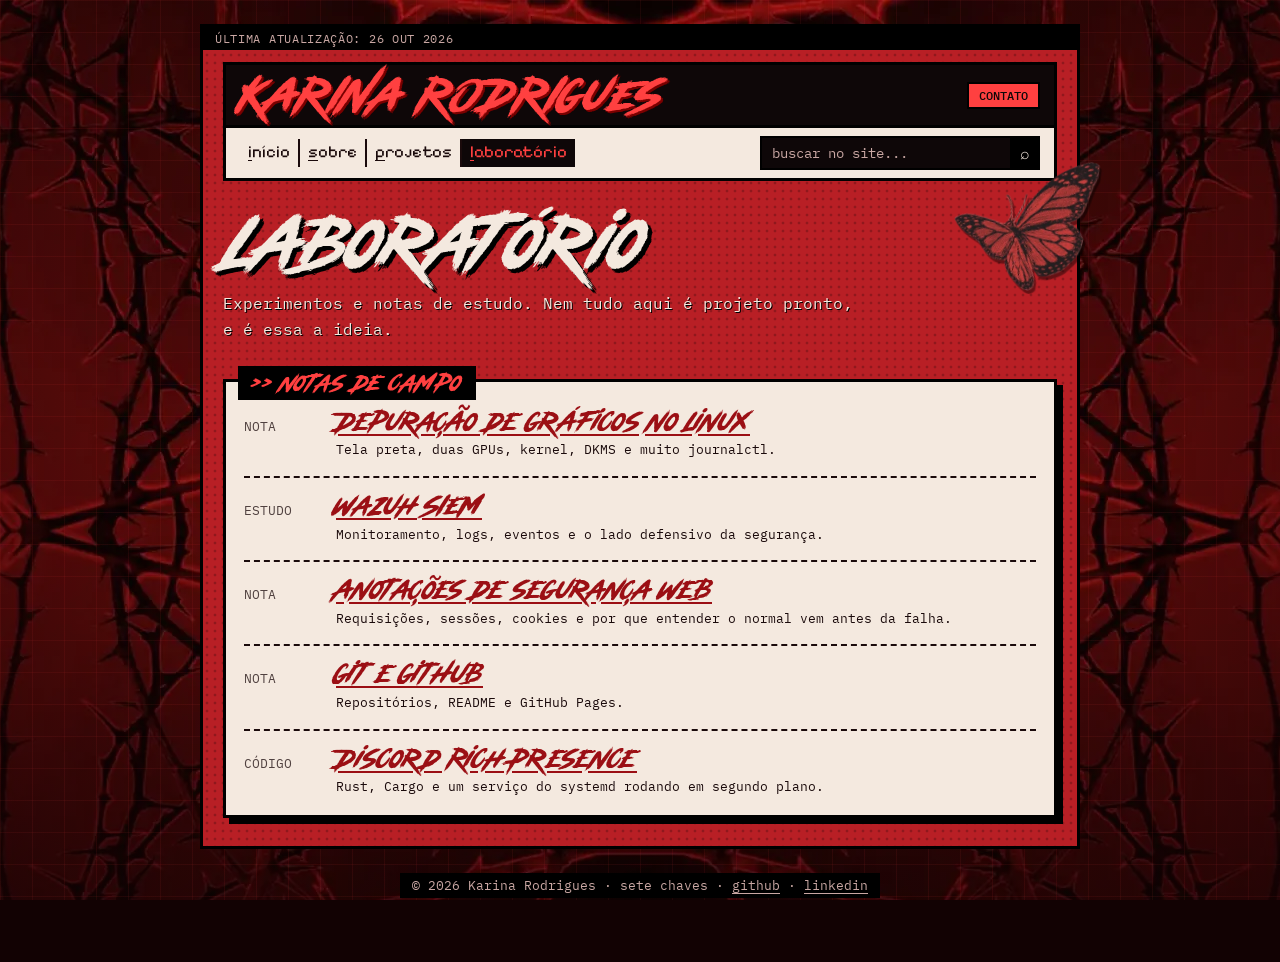
==== lab.html @ d1dcb6d0 "Fonte Cyber Brush nos títulos e versão de celular revisada - Cyber Brush em logo, títulos, etiquetas" ====
<!doctype html>
<html lang="pt-BR">
<head>
<meta charset="utf-8">
<meta name="viewport" content="width=device-width,initial-scale=1">
<title>Laboratório — Karina Rodrigues</title>
<meta name="description" content="Notas de estudo e experimentos da Karina Rodrigues: Linux, segurança web, SIEM e mais.">
<meta property="og:title" content="Laboratório — Karina Rodrigues">
<meta property="og:description" content="Notas de estudo e experimentos da Karina Rodrigues: Linux, segurança web, SIEM e mais.">
<meta name="theme-color" content="#b81f25">
<link rel="preload" href="fonts/cyber-brush.woff2" as="font" type="font/woff2" crossorigin>
<link rel="icon" href="img/favicon.png" type="image/png">
<link rel="apple-touch-icon" href="img/apple-touch-icon.png">
<link rel="preconnect" href="https://fonts.googleapis.com">
<link rel="preconnect" href="https://fonts.gstatic.com" crossorigin>
<link href="https://fonts.googleapis.com/css2?family=IBM+Plex+Mono:wght@400;500&family=Instrument+Serif:ital@1&family=Pixelify+Sans:wght@500&display=swap" rel="stylesheet">
<link rel="stylesheet" href="style.css?v=3">
</head>
<body data-root="">
<a class="pular" href="#conteudo">pular pro conteúdo</a>
<div class="page">
  <header>
    <p class="updated">última atualização: 26 out 2026</p>
    <div class="titlebar">
      <a class="logo" href="index.html">KARINA RODRIGUES</a>
      <a class="chip" href="index.html#contato">contato</a>
    </div>
    <nav class="menu" aria-label="Menu principal">
      <span class="links">
      <a href="index.html">início</a>
      <a href="sobre.html">sobre</a>
      <a href="projects.html">projetos</a>
      <a href="lab.html" aria-current="page">laboratório</a>
      </span>
      <form class="busca" role="search" autocomplete="off">
        <label class="sr-only" for="busca">buscar no site</label>
        <input id="busca" type="search" placeholder="buscar no site...">
        <ul class="busca-res" aria-live="polite"></ul>
      </form>
    </nav>
  </header>

<main id="conteudo">
  <h1 class="page-title">Laboratório</h1>
  <p class="lead">Experimentos e notas de estudo. Nem tudo aqui é projeto pronto, e é essa a ideia.</p>

  <section class="box paper">
    <h2 class="label">&gt;&gt; notas de campo</h2>
    <ul class="list">
      <li><span class="kind">nota</span><div><h2><a href="notas/depuracao-graficos-linux.html">Depuração de gráficos no Linux</a></h2><small>Tela preta, duas GPUs, kernel, DKMS e muito journalctl.</small></div></li>
      <li><span class="kind">estudo</span><div><h2><a href="notas/wazuh-siem.html">Wazuh SIEM</a></h2><small>Monitoramento, logs, eventos e o lado defensivo da segurança.</small></div></li>
      <li><span class="kind">nota</span><div><h2><a href="notas/anotacoes-seguranca-web.html">Anotações de segurança web</a></h2><small>Requisições, sessões, cookies e por que entender o normal vem antes da falha.</small></div></li>
      <li><span class="kind">nota</span><div><h2><a href="notas/git-e-github.html">Git e GitHub</a></h2><small>Repositórios, README e GitHub Pages.</small></div></li>
      <li><span class="kind">código</span><div><h2><a href="notas/discord-rich-presence.html">Discord Rich Presence</a></h2><small>Rust, Cargo e um serviço do systemd rodando em segundo plano.</small></div></li>
    </ul>
  </section>
</main>

  <img class="sticker" data-id="borboleta" src="img/stickers/borboleta.webp" alt="" style="--x:calc(100% - 120px);--y:120px;--w:130px;--r:14deg" title="me arrasta! (2 cliques: volta pro lugar)" draggable="false">
</div>

<footer>
  © 2026 Karina Rodrigues · sete chaves ·
  <a href="https://github.com/seventsky" target="_blank" rel="noopener">github</a> ·
  <a href="https://www.linkedin.com/in/karina-rodrigues-3610613b5/" target="_blank" rel="noopener">linkedin</a>
</footer>
<script src="script.js?v=3"></script>
</body>
</html>
---- style.css ----
/* =========================================================
   KARINA RODRIGUES · estética vermelha
   Organização:
   1. cores e fontes (variáveis)
   2. base
   3. cabeçalho, menu e busca
   4. caixas (o "bloco" que se repete no site todo)
   5. home
   6. páginas internas (projetos, laboratório, textos)
   7. stickers
   8. celular e acessibilidade
   ========================================================= */

/* 1. CORES E FONTES ------------------------------------- */
/* Cyber Brush (HansCo Studio). O "ç" não existe na fonte original,
   então foi montado juntando o "C" com a vírgula da própria fonte. */
@font-face{
  font-family:"Cyber Brush";
  src:url("fonts/cyber-brush.woff2") format("woff2");
  font-weight:400;font-style:normal;
  font-display:swap; /* mostra o texto com outra fonte enquanto ela carrega */
}
:root{
  --bg:#120203;        /* fundo da janela */
  --red:#b81f25;       /* vermelho principal da coluna */
  --hot:#ff4040;       /* vermelho forte, pra destaque em fundo preto */
  --blood:#7a0000;     /* vermelho escuro do gato */
  --ink:#0e0708;       /* preto das caixas */
  --paper:#f4e9df;     /* creme das caixas claras */
  --paper-ink:#1a0a0b; /* texto em cima do creme */
  --link:#9b0f14;      /* link em cima do creme */
  --muted:#c9a7a3;     /* texto secundário em fundo preto */
  --line:#000;

  --brush:"Cyber Brush","Pixelify Sans",Impact,sans-serif; /* títulos */
  --pixel:"Pixelify Sans","Courier New",monospace;        /* menus, botões, etiquetas pequenas */
  --mono:"IBM Plex Mono",ui-monospace,monospace;
  --serif:"Instrument Serif",Georgia,serif;
}

/* 2. BASE ------------------------------------------------ */
*{box-sizing:border-box;margin:0;padding:0}
html{font-family:var(--mono);font-size:16px;line-height:1.65;color:var(--paper);background:var(--bg)}
body{
  min-height:100vh;
  padding:24px 16px 64px;
  /* grade quadriculada + escurecido nas bordas + espinhos.
     A imagem dos espinhos foi espelhada nas duas direções (img/fundo-espinhos.webp),
     então ela se repete sem emenda em tela larga em vez de esticar. */
  background:
    linear-gradient(rgba(255,64,64,.07) 1px,transparent 1px) 0 0/32px 32px,
    linear-gradient(90deg,rgba(255,64,64,.07) 1px,transparent 1px) 0 0/32px 32px,
    radial-gradient(ellipse at 50% 30%,transparent 40%,rgba(18,2,3,.75) 100%),
    url("img/fundo-espinhos.webp") center top/1800px auto repeat;
  background-color:var(--bg);
  background-attachment:fixed;
}
img{max-width:100%;display:block}
a{color:inherit;text-underline-offset:3px}
a:hover{color:var(--hot)}
:focus-visible{outline:3px dashed var(--hot);outline-offset:3px}
::selection{background:var(--hot);color:var(--ink)}
h1,h2,h3{font-family:var(--pixel);font-weight:500;line-height:1.1}
p{margin-bottom:14px}
p:last-child{margin-bottom:0}
.pular{position:absolute;left:-9999px;top:8px;z-index:50;background:var(--hot);color:var(--ink);padding:8px 14px;font-weight:500}
.pular:focus{left:16px}
.sr-only{position:absolute;width:1px;height:1px;overflow:hidden;clip:rect(0 0 0 0);white-space:nowrap}

/* a "coluna" vermelha que segura tudo */
.page{
  position:relative;
  max-width:880px;margin:0 auto;
  border:3px solid var(--line);
  /* pontinhos de retícula em cima do vermelho */
  background:radial-gradient(rgba(0,0,0,.22) 1.2px,transparent 1.7px) 0 0/8px 8px,var(--red);
  padding:0 20px 28px;
}

/* 3. CABEÇALHO, MENU E BUSCA ----------------------------- */
.updated{
  margin:0 -20px;padding:2px 12px;
  background:var(--line);color:var(--muted);
  font-size:.72rem;letter-spacing:.06em;text-transform:uppercase;
}
.titlebar{
  display:flex;align-items:center;justify-content:space-between;gap:12px;flex-wrap:wrap;
  margin:12px 0 0;padding:8px 14px;
  background:var(--ink);border:3px solid var(--line);
}
.logo{font-family:var(--brush);font-size:clamp(1.7rem,5vw,2.5rem);line-height:1.1;color:var(--hot);text-decoration:none;letter-spacing:.03em;text-shadow:2px 2px 0 var(--blood)}
.logo:hover{color:var(--paper)}
.chip{
  font:500 .75rem var(--mono);text-transform:uppercase;
  background:var(--hot);color:var(--ink);border:2px solid var(--line);
  padding:4px 10px;cursor:pointer;text-decoration:none;
}
.chip:hover{background:var(--paper);color:var(--ink)}

.menu{
  display:flex;align-items:center;justify-content:space-between;gap:10px 16px;flex-wrap:wrap;
  padding:8px 14px;margin-bottom:28px;
  background:var(--paper);color:var(--paper-ink);
  border:3px solid var(--line);border-top:0;
}
.menu .links{display:flex;flex-wrap:wrap;gap:4px 0;font-family:var(--pixel);font-size:1.05rem}
.menu .links a{text-decoration:none;padding:0 8px}
.menu .links a + a{border-left:2px solid var(--paper-ink)}
.menu .links a::first-letter{text-decoration:underline;text-underline-offset:3px}
.menu .links a:hover{color:var(--link)}
.menu .links a[aria-current]{background:var(--ink);color:var(--hot)}

/* busca */
.busca{position:relative;flex:1 1 200px;max-width:280px}
.busca input{
  width:100%;font:inherit;font-size:.85rem;
  padding:4px 34px 4px 10px;
  background:var(--ink);color:var(--paper);border:2px solid var(--line);
}
.busca input::placeholder{color:var(--muted)}
.busca::after{content:"⌕";position:absolute;right:0;top:0;bottom:0;width:30px;display:grid;place-items:center;background:var(--line);color:var(--paper);pointer-events:none}
.busca-res{
  position:absolute;z-index:20;left:0;right:0;top:calc(100% + 4px);
  list-style:none;background:var(--ink);border:2px solid var(--line);box-shadow:4px 4px 0 var(--line);
  max-height:260px;overflow:auto;
}
.busca-res:empty{display:none}
.busca-res a{display:block;padding:6px 10px;color:var(--paper);text-decoration:none;font-size:.85rem}
.busca-res a small{display:block;color:var(--muted);font-size:.72rem}
.busca-res a:hover,.busca-res a:focus{background:var(--hot);color:var(--ink);outline:none}
.busca-res a:hover small,.busca-res a:focus small{color:var(--ink)}
.busca-res .vazio{padding:6px 10px;color:var(--muted);font-size:.85rem}

/* 4. CAIXAS ---------------------------------------------- */
/* .box = caixa preta | .box.paper = caixa creme */
.box{
  position:relative;
  background:var(--ink);color:var(--paper);
  border:3px solid var(--line);box-shadow:6px 6px 0 var(--line);
  padding:18px 18px 16px;
}
.box.paper{background:var(--paper);color:var(--paper-ink)}
.box.paper a{color:var(--link)}
.box.paper a:hover{color:var(--paper-ink);background:var(--hot)}

/* etiqueta ">> TÍTULO !!" que fica em cima da caixa */
.label{
  display:inline-block;
  font-family:var(--brush);font-weight:400;font-size:1.25rem;line-height:1.3;letter-spacing:.03em;
  background:var(--line);color:var(--hot);
  padding:2px 12px;margin-bottom:10px;
  border:2px solid var(--line);
}
.box > .label:first-child{position:absolute;top:-16px;left:12px;margin:0}
.box:has(> .label:first-child){padding-top:26px}

/* caixa com rolagem e barra de rolagem estilizada */
.scroll{max-height:220px;overflow-y:auto;padding-right:10px;scrollbar-width:thin;scrollbar-color:var(--hot) transparent}
.scroll::-webkit-scrollbar{width:10px}
.scroll::-webkit-scrollbar-track{background:transparent;border-left:2px solid currentColor}
.scroll::-webkit-scrollbar-thumb{background:var(--hot);border:2px solid var(--line)}
.scroll-hint{display:block;text-align:center;font-size:.8rem;color:var(--muted);margin-top:8px}
.paper .scroll-hint{color:var(--link)}

/* lista de "tags" (stack, interesses) */
.tags{display:flex;flex-wrap:wrap;gap:8px;list-style:none}
.tags li{border:2px solid currentColor;padding:1px 8px;font-size:.85rem}
.tags li:hover{background:var(--hot);color:var(--ink);border-color:var(--hot)}

.grid{display:grid;gap:36px 24px;margin-bottom:40px}
.section{margin-bottom:40px}
.grid.two{grid-template-columns:1fr 1fr}
.grid.avatar-row{grid-template-columns:240px 1fr}

/* 5. HOME ------------------------------------------------ */
.avatar{padding:0;align-self:start}
.avatar img{width:100%;height:auto}
.avatar-tag{
  position:absolute;left:-3px;right:-3px;bottom:-34px;
  font-family:var(--pixel);background:var(--line);color:var(--paper);padding:2px 10px;font-size:.95rem;
}

/* nome interativo */
.hero{
  position:relative;
  min-height:190px;
  display:grid;place-items:center;
  overflow:hidden;
  cursor:crosshair;
  touch-action:pan-y; /* no celular, deixa rolar a página na vertical */
  margin:-8px -8px 14px;
  background:var(--ink);
  border:3px solid var(--line);
}
.name{
  position:relative; /* necessário pro script medir as letras */
  font-size:clamp(2rem,6.4vw,3.9rem);line-height:1;text-align:center;text-transform:uppercase;
  font-family:var(--brush);font-weight:400;
  color:var(--hot);user-select:none;padding:18px 12px;
  text-shadow:3px 3px 0 var(--blood);
}
.name .w{display:block;white-space:nowrap}
.name .l{display:inline-block;will-change:transform;text-decoration-thickness:4px;text-underline-offset:8px}
.name.sublinhado .l{text-decoration:underline}
.hero .state{position:absolute;right:10px;top:6px;font-size:.7rem;color:var(--muted);text-align:right;white-space:pre-line}
.hero .hint{position:absolute;left:10px;bottom:4px;font-size:.7rem;color:var(--muted)}
.so-toque{display:none}
@media (hover:none),(pointer:coarse){.so-mouse{display:none}.so-toque{display:inline}}

/* faixa que corre (marquee) */
.ticker{
  overflow:hidden;white-space:nowrap;
  background:var(--paper);color:var(--paper-ink);
  border:3px solid var(--line);box-shadow:6px 6px 0 var(--line);
  font-family:var(--pixel);font-size:1.1rem;
  margin:52px 0 44px;padding:4px 0;
}
.ticker span{display:inline-block;padding-left:100%;animation:corre 26s linear infinite}
.ticker:hover span{animation-play-state:paused}
@keyframes corre{to{transform:translateX(-100%)}}

/* cartões de projeto */
.cards{display:grid;grid-template-columns:repeat(3,1fr);gap:20px}
.card{display:flex;flex-direction:column;gap:8px}
.card h2,.card h3{font-family:var(--brush);font-weight:400;font-size:1.7rem;line-height:1.15}
.card .fav{font:500 .7rem var(--mono);background:var(--hot);color:var(--ink);border:2px solid var(--line);padding:0 6px;vertical-align:middle;white-space:nowrap}
.card p{font-size:.85rem;color:var(--muted)}
.paper .card p{color:inherit}
.thumb{
  aspect-ratio:16/10;border:3px solid var(--line);
  background:repeating-linear-gradient(45deg,var(--blood) 0 10px,var(--red) 10px 20px);
  display:grid;place-items:center;overflow:hidden;
}
.thumb img{width:100%;height:100%;object-fit:cover}
.thumb span{background:var(--line);color:var(--paper);font-size:.75rem;padding:2px 8px}
.acts{display:flex;flex-wrap:wrap;gap:6px 14px;margin-top:auto;font-size:.9rem}

/* linha do tempo */
.timeline{list-style:none;border-left:3px solid var(--hot);padding-left:22px;margin-left:6px}
.timeline li{position:relative;padding-bottom:16px}
.timeline li:last-child{padding-bottom:0}
.timeline li::before{content:"";position:absolute;left:-31px;top:7px;width:12px;height:12px;background:var(--hot);border:2px solid var(--line)}
.timeline b{font-family:var(--pixel);font-size:1.2rem;font-weight:500;display:block;color:var(--hot)}
.timeline li:last-child::before{animation:pisca 1s steps(1) infinite}
@keyframes pisca{50%{opacity:0}}

/* botões de contato */
.contatos{display:flex;flex-wrap:wrap;gap:10px}
.box .contatos a{
  font-family:var(--pixel);font-size:1rem;text-decoration:none;
  background:var(--ink);color:var(--paper);
  border:3px solid var(--line);box-shadow:4px 4px 0 var(--line);
  padding:4px 14px;transition:transform .1s,box-shadow .1s;
}
.box .contatos a:hover{background:var(--hot);color:var(--ink);transform:translate(-2px,-2px);box-shadow:6px 6px 0 var(--line)}

/* 6. PÁGINAS INTERNAS ------------------------------------ */
.page-title{font-family:var(--brush);font-weight:400;font-size:clamp(2.6rem,9vw,4rem);line-height:1.1;color:var(--paper);text-shadow:4px 4px 0 var(--line);margin:8px 0 10px;padding-left:.12em /* as letras inclinadas "vazam" pra esquerda */}
.lead{max-width:64ch;margin-bottom:36px;color:var(--paper);text-shadow:1px 1px 0 var(--line)}
.back{display:inline-block;margin-bottom:18px;font-size:.9rem;background:var(--line);color:var(--paper);padding:2px 10px;text-decoration:none}
.back:hover{color:var(--hot)}

/* lista do laboratório */
.list{list-style:none}
.list li{display:grid;grid-template-columns:80px 1fr auto;gap:12px;align-items:baseline;padding:14px 0;border-top:2px dashed currentColor}
.list li:first-child{border-top:0;padding-top:0}
.list li:last-child{padding-bottom:0}
.list .kind{font-size:.8rem;text-transform:uppercase;opacity:.75}
.list h2,.list h3{font-family:var(--brush);font-weight:400;font-size:1.45rem;line-height:1.2}

/* ficha técnica do estudo de caso */
.meta{display:grid;grid-template-columns:100px 1fr;gap:4px 16px;margin:0 0 24px;font-size:.9rem;padding-bottom:16px;border-bottom:2px dashed currentColor}
.meta dt{opacity:.7}

/* texto longo */
.prose{max-width:68ch}
.prose h2{font-family:var(--brush);font-weight:400;font-size:1.9rem;line-height:1.15;margin:36px 0 12px;color:var(--link)}
.prose h3{font-size:1.25rem;margin:28px 0 10px}
.prose code{background:var(--ink);color:var(--hot);padding:0 6px;font-size:.88em}
.prose pre{background:var(--ink);color:var(--paper);padding:14px 16px;overflow-x:auto;margin-bottom:16px}
.prose pre code{padding:0}
.prose .todo{border:2px dashed var(--link);padding:12px 14px;font-size:.9rem}
.assinatura{font-family:var(--brush);font-size:2rem;color:var(--link);text-align:right}

footer{width:fit-content;max-width:880px;margin:24px auto 0;padding:2px 12px;font-size:.8rem;color:var(--muted);text-align:center;background:var(--line)}
footer a{color:var(--muted)}

/* 7. STICKERS -------------------------------------------- */
/* posição inicial de cada sticker fica no HTML (style="--x:..;--y:..") */
.sticker{
  position:absolute;z-index:10;
  left:var(--x);top:var(--y);width:var(--w,120px);
  transform:translate(var(--dx,0px),var(--dy,0px)) rotate(var(--r,0deg));
  cursor:grab;touch-action:none;user-select:none;-webkit-user-drag:none;
  filter:drop-shadow(3px 3px 0 rgba(0,0,0,.45));
}
.sticker:hover{filter:drop-shadow(3px 3px 0 rgba(0,0,0,.45)) brightness(1.1)}
.sticker.arrastando{cursor:grabbing;z-index:30}

/* 8. CELULAR E ACESSIBILIDADE ---------------------------- */
/* Regras do celular:
   - tudo que se toca tem pelo menos 44px de altura (tamanho de um dedo)
   - campo de busca com 16px, senão o iPhone dá zoom sozinho ao tocar
   - nada de caixa com rolagem dentro da página que já rola
   - stickers ficam parados, pra não "roubar" o dedo de quem está rolando */
@media (max-width:760px){
  body{padding:12px max(8px,env(safe-area-inset-right)) 40px max(8px,env(safe-area-inset-left))}
  .page{padding:0 12px 20px}
  .updated{margin:0 -12px}
  .titlebar{padding:10px 12px;justify-content:center;text-align:center}
  .titlebar [data-reset-stickers]{display:none}

  .menu{padding:10px;gap:10px}
  .menu .links{display:grid;grid-template-columns:1fr 1fr;gap:6px;width:100%;font-size:1.05rem}
  .menu .links a,.menu .links a + a{display:flex;align-items:center;justify-content:center;min-height:44px;border:2px solid var(--paper-ink)}
  .busca{max-width:none;flex-basis:100%}
  .busca input{font-size:16px;min-height:44px}
  .busca::after{width:44px}
  .busca-res a{padding:12px}

  .grid{gap:40px;margin-bottom:36px}
  .grid.two,.grid.avatar-row{grid-template-columns:1fr}
  .grid.avatar-row .avatar{max-width:220px;margin:0 auto;width:100%;padding:0}
  .avatar-tag{font-size:.85rem;white-space:nowrap;text-align:center}
  .box{padding:16px 14px 14px;box-shadow:4px 4px 0 var(--line)}
  .box:has(> .label:first-child){padding-top:28px}

  .hero{min-height:140px}
  .scroll{max-height:none;overflow:visible;padding-right:0}
  .scroll-hint[aria-hidden]{display:none}
  .ticker{margin:44px 0 40px;box-shadow:4px 4px 0 var(--line)}

  .cards{grid-template-columns:1fr;gap:32px}
  .acts{gap:0 18px}
  .logo,.chip,.acts a,.back,.scroll-hint a,.scroll a,.meta a{display:inline-flex;align-items:center;min-height:44px}
  .back{padding:0 12px}
  .list li{grid-template-columns:1fr;gap:2px}
  .list h2 a,.list h3 a{display:block;padding:8px 0}
  .meta{grid-template-columns:80px 1fr}

  .box .contatos{display:grid;grid-template-columns:1fr 1fr}
  .box .contatos a{display:flex;align-items:center;justify-content:center;min-height:48px}
  .box .contatos a:last-child:nth-child(odd){grid-column:1/-1}

  .sticker{width:calc(var(--w,120px) * .6);pointer-events:none}
  .sticker:not([data-id="gato"]){display:none} /* só o gato fica, pra não cobrir texto */
  .sticker[data-id="gato"]{top:calc(100% - 46px);left:calc(100% - 60px)} /* na borda de baixo, longe dos botões */
  footer{width:auto;margin:20px 8px 0}
}
@media (prefers-reduced-motion:reduce){
  .ticker span{animation:none;padding-left:12px}
  .timeline li:last-child::before{animation:none}
  .contatos a{transition:none}
}
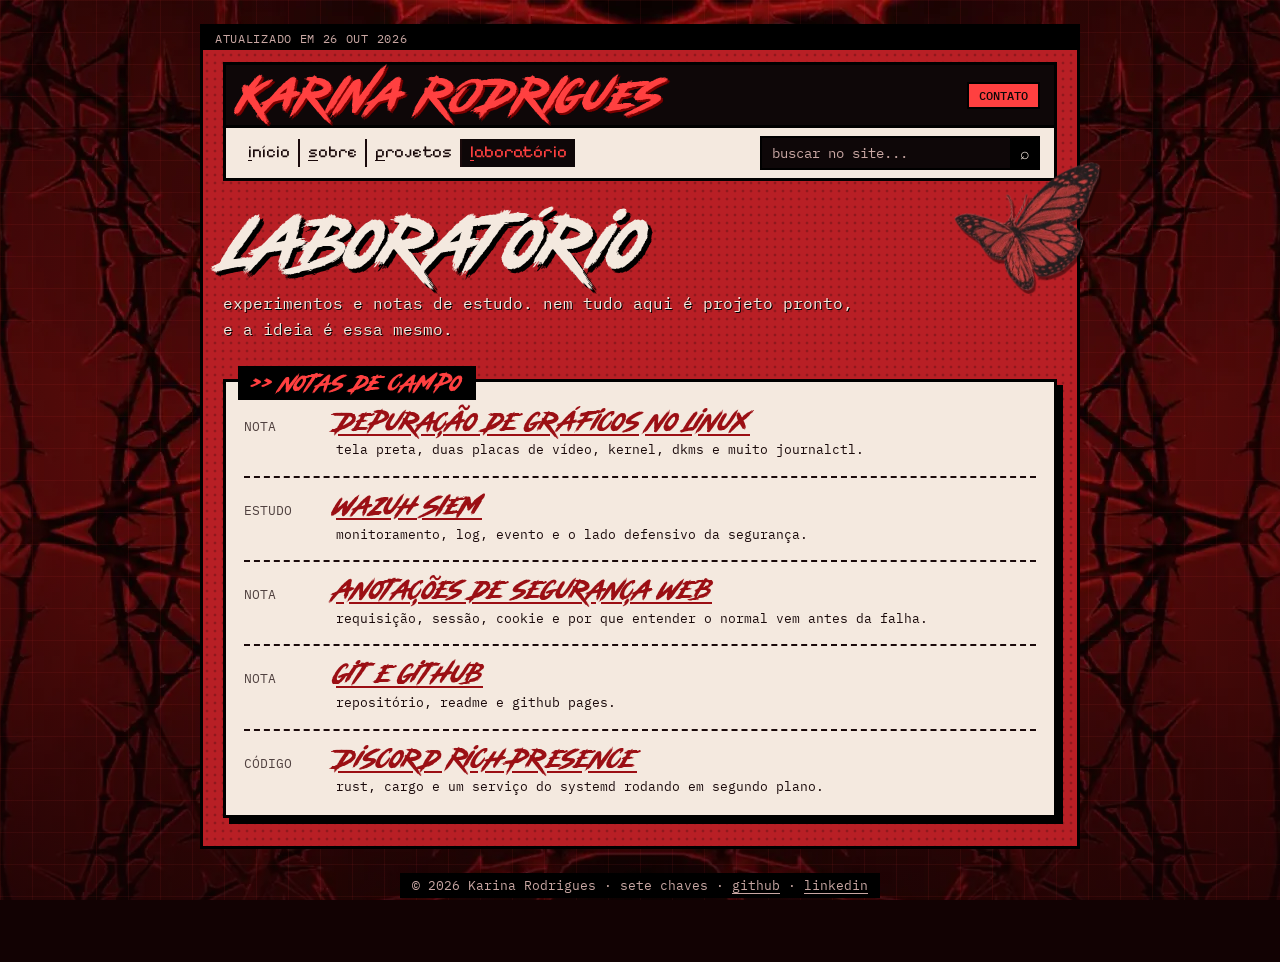
==== commit 63ea08d5: "Textos em minúsculo, sem dois-pontos, em linguagem do dia a dia Claude-Session: https://claude.ai/co" ====
--- a/lab.html
+++ b/lab.html
@@ -14,13 +14,13 @@
 <link rel="preconnect" href="https://fonts.googleapis.com">
 <link rel="preconnect" href="https://fonts.gstatic.com" crossorigin>
 <link href="https://fonts.googleapis.com/css2?family=IBM+Plex+Mono:wght@400;500&family=Instrument+Serif:ital@1&family=Pixelify+Sans:wght@500&display=swap" rel="stylesheet">
-<link rel="stylesheet" href="style.css?v=3">
+<link rel="stylesheet" href="style.css?v=4">
 </head>
 <body data-root="">
 <a class="pular" href="#conteudo">pular pro conteúdo</a>
 <div class="page">
   <header>
-    <p class="updated">última atualização: 26 out 2026</p>
+    <p class="updated">atualizado em 26 out 2026</p>
     <div class="titlebar">
       <a class="logo" href="index.html">KARINA RODRIGUES</a>
       <a class="chip" href="index.html#contato">contato</a>
@@ -42,16 +42,16 @@
 
 <main id="conteudo">
   <h1 class="page-title">Laboratório</h1>
-  <p class="lead">Experimentos e notas de estudo. Nem tudo aqui é projeto pronto, e é essa a ideia.</p>
+  <p class="lead">experimentos e notas de estudo. nem tudo aqui é projeto pronto, e a ideia é essa mesmo.</p>
 
   <section class="box paper">
     <h2 class="label">&gt;&gt; notas de campo</h2>
     <ul class="list">
-      <li><span class="kind">nota</span><div><h2><a href="notas/depuracao-graficos-linux.html">Depuração de gráficos no Linux</a></h2><small>Tela preta, duas GPUs, kernel, DKMS e muito journalctl.</small></div></li>
-      <li><span class="kind">estudo</span><div><h2><a href="notas/wazuh-siem.html">Wazuh SIEM</a></h2><small>Monitoramento, logs, eventos e o lado defensivo da segurança.</small></div></li>
-      <li><span class="kind">nota</span><div><h2><a href="notas/anotacoes-seguranca-web.html">Anotações de segurança web</a></h2><small>Requisições, sessões, cookies e por que entender o normal vem antes da falha.</small></div></li>
-      <li><span class="kind">nota</span><div><h2><a href="notas/git-e-github.html">Git e GitHub</a></h2><small>Repositórios, README e GitHub Pages.</small></div></li>
-      <li><span class="kind">código</span><div><h2><a href="notas/discord-rich-presence.html">Discord Rich Presence</a></h2><small>Rust, Cargo e um serviço do systemd rodando em segundo plano.</small></div></li>
+      <li><span class="kind">nota</span><div><h2><a href="notas/depuracao-graficos-linux.html">Depuração de gráficos no Linux</a></h2><small>tela preta, duas placas de vídeo, kernel, dkms e muito journalctl.</small></div></li>
+      <li><span class="kind">estudo</span><div><h2><a href="notas/wazuh-siem.html">Wazuh SIEM</a></h2><small>monitoramento, log, evento e o lado defensivo da segurança.</small></div></li>
+      <li><span class="kind">nota</span><div><h2><a href="notas/anotacoes-seguranca-web.html">Anotações de segurança web</a></h2><small>requisição, sessão, cookie e por que entender o normal vem antes da falha.</small></div></li>
+      <li><span class="kind">nota</span><div><h2><a href="notas/git-e-github.html">Git e GitHub</a></h2><small>repositório, readme e github pages.</small></div></li>
+      <li><span class="kind">código</span><div><h2><a href="notas/discord-rich-presence.html">Discord Rich Presence</a></h2><small>rust, cargo e um serviço do systemd rodando em segundo plano.</small></div></li>
     </ul>
   </section>
 </main>
@@ -64,6 +64,6 @@
   <a href="https://github.com/seventsky" target="_blank" rel="noopener">github</a> ·
   <a href="https://www.linkedin.com/in/karina-rodrigues-3610613b5/" target="_blank" rel="noopener">linkedin</a>
 </footer>
-<script src="script.js?v=3"></script>
+<script src="script.js?v=4"></script>
 </body>
 </html>
--- a/style.css
+++ b/style.css
@@ -233,6 +233,15 @@
 }
 .thumb img{width:100%;height:100%;object-fit:cover}
 .thumb span{background:var(--line);color:var(--paper);font-size:.75rem;padding:2px 8px}
+.thumb.sem-print img{width:62%;height:auto;object-fit:contain;filter:drop-shadow(3px 3px 0 rgba(0,0,0,.45))}
+.card .thumb img{transition:transform .25s}
+.card:hover .thumb:not(.sem-print) img{transform:scale(1.04)}
+
+/* print grande na página do projeto */
+.shot{margin:0 0 36px}
+.shot a{display:block;border:3px solid var(--line);box-shadow:6px 6px 0 var(--line);background:var(--line)}
+.shot img{width:100%;height:auto}
+.shot figcaption{margin-top:10px;font-size:.8rem;color:var(--paper);text-shadow:1px 1px 0 var(--line)}
 .acts{display:flex;flex-wrap:wrap;gap:6px 14px;margin-top:auto;font-size:.9rem}
 
 /* linha do tempo */
@@ -350,5 +359,5 @@
 @media (prefers-reduced-motion:reduce){
   .ticker span{animation:none;padding-left:12px}
   .timeline li:last-child::before{animation:none}
-  .contatos a{transition:none}
-}
+  .contatos a,.card .thumb img{transition:none}
+}
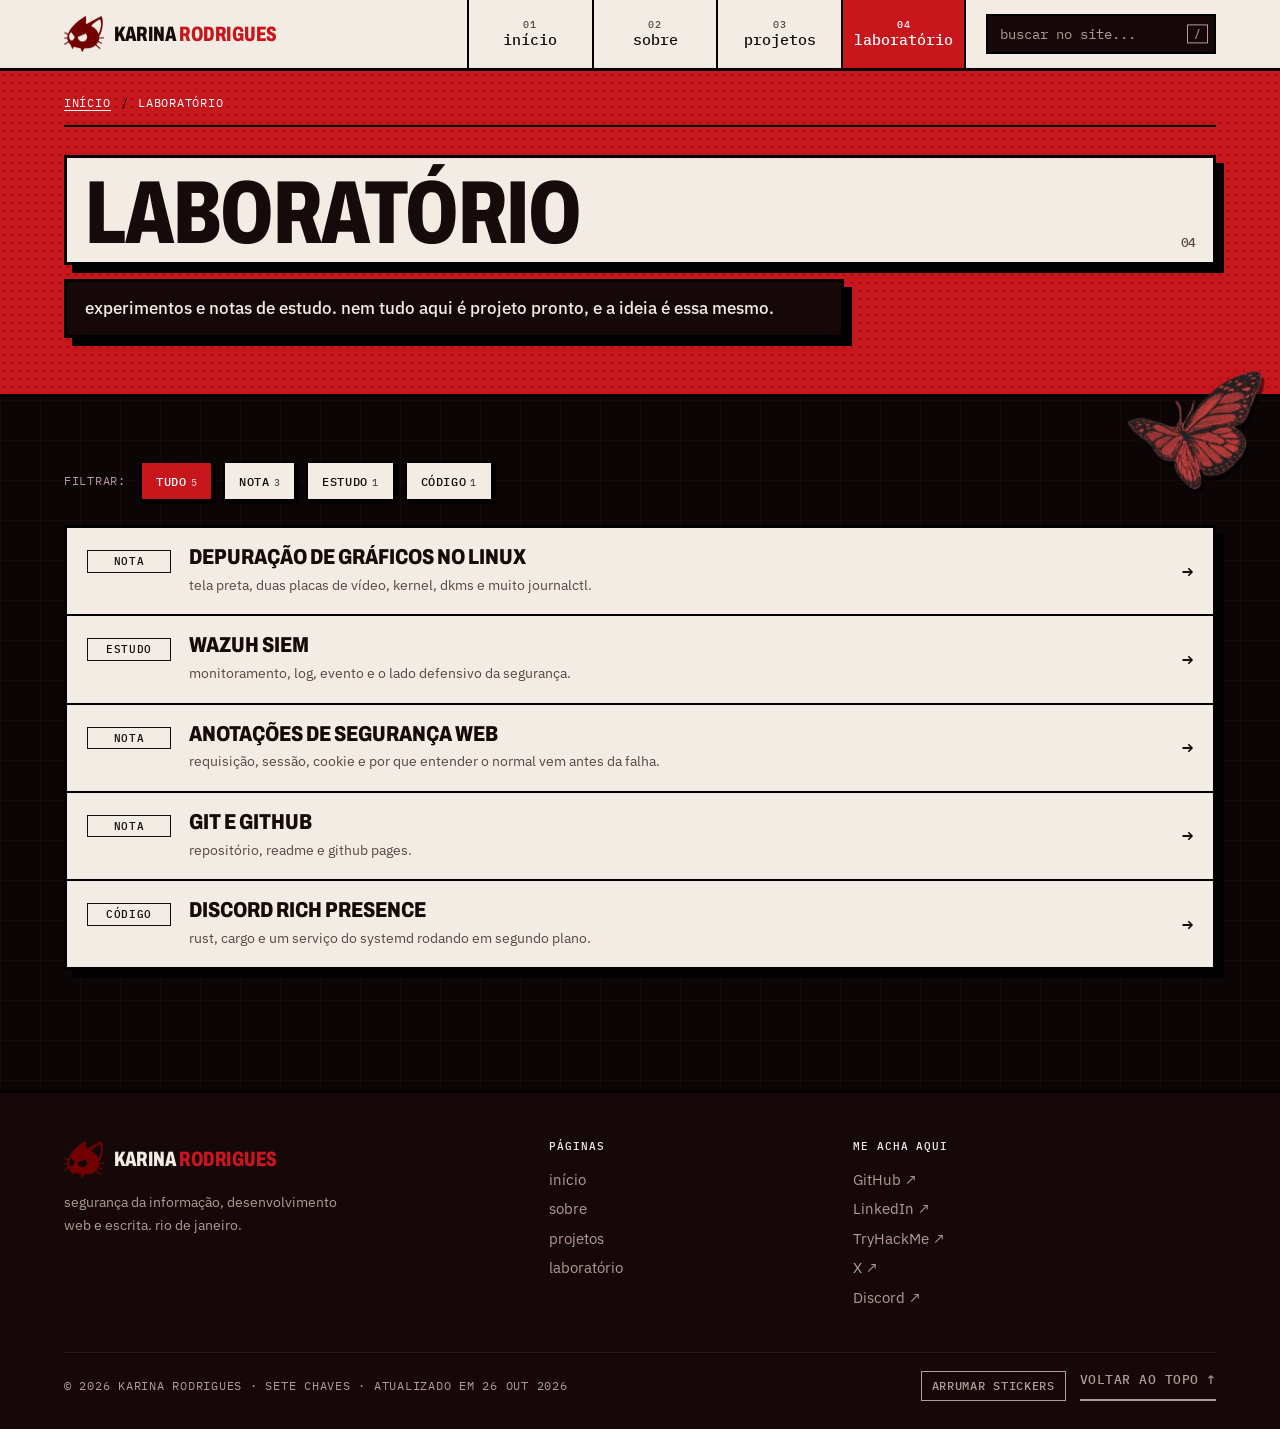
==== commit 9fb29599: "Redesign: layout em grade, pôster no hero e menu com troca de fonte - cabeçalho fixo com o gato verm" ====
--- a/lab.html
+++ b/lab.html
@@ -3,67 +3,110 @@
 <head>
 <meta charset="utf-8">
 <meta name="viewport" content="width=device-width,initial-scale=1">
-<title>Laboratório — Karina Rodrigues</title>
+<title>Laboratório · Karina Rodrigues</title>
 <meta name="description" content="Notas de estudo e experimentos da Karina Rodrigues: Linux, segurança web, SIEM e mais.">
-<meta property="og:title" content="Laboratório — Karina Rodrigues">
+<meta property="og:title" content="Laboratório · Karina Rodrigues">
 <meta property="og:description" content="Notas de estudo e experimentos da Karina Rodrigues: Linux, segurança web, SIEM e mais.">
-<meta name="theme-color" content="#b81f25">
+<meta name="theme-color" content="#c8161d">
 <link rel="preload" href="fonts/cyber-brush.woff2" as="font" type="font/woff2" crossorigin>
-<link rel="icon" href="img/favicon.png" type="image/png">
+<link rel="icon" href="img/favicon.png" type="image/png" sizes="64x64">
+<link rel="icon" href="img/favicon-32.png" type="image/png" sizes="32x32">
 <link rel="apple-touch-icon" href="img/apple-touch-icon.png">
 <link rel="preconnect" href="https://fonts.googleapis.com">
 <link rel="preconnect" href="https://fonts.gstatic.com" crossorigin>
-<link href="https://fonts.googleapis.com/css2?family=IBM+Plex+Mono:wght@400;500&family=Instrument+Serif:ital@1&family=Pixelify+Sans:wght@500&display=swap" rel="stylesheet">
-<link rel="stylesheet" href="style.css?v=4">
+<link href="https://fonts.googleapis.com/css2?family=Archivo:wdth,wght@62..125,400..900&family=IBM+Plex+Mono:wght@400;500&family=IBM+Plex+Sans:ital,wght@0,400;0,500;0,600;0,700;1,400&family=Instrument+Serif:ital@1&family=Pixelify+Sans:wght@500&display=swap" rel="stylesheet">
+<link rel="stylesheet" href="style.css?v=5">
 </head>
 <body data-root="">
 <a class="pular" href="#conteudo">pular pro conteúdo</a>
-<div class="page">
-  <header>
-    <p class="updated">atualizado em 26 out 2026</p>
-    <div class="titlebar">
-      <a class="logo" href="index.html">KARINA RODRIGUES</a>
-      <a class="chip" href="index.html#contato">contato</a>
-    </div>
-    <nav class="menu" aria-label="Menu principal">
-      <span class="links">
-      <a href="index.html">início</a>
-      <a href="sobre.html">sobre</a>
-      <a href="projects.html">projetos</a>
-      <a href="lab.html" aria-current="page">laboratório</a>
-      </span>
+
+<header class="topo">
+  <div class="topo-in">
+    <a class="marca" href="index.html" aria-label="Karina Rodrigues, página inicial">
+      <img src="img/logo.webp" alt="" width="160" height="146">
+      <b>Karina <span>Rodrigues</span></b>
+    </a>
+    <button class="menu-btn" type="button" aria-expanded="false" aria-controls="nav"><i aria-hidden="true"></i>menu</button>
+    <nav class="nav" id="nav" aria-label="Menu principal">
+      <ul>
+        <li><a href="index.html"><small>01</small><span>início</span></a></li>
+        <li><a href="sobre.html"><small>02</small><span>sobre</span></a></li>
+        <li><a href="projects.html"><small>03</small><span>projetos</span></a></li>
+        <li><a href="lab.html" aria-current="page"><small>04</small><span>laboratório</span></a></li>
+      </ul>
       <form class="busca" role="search" autocomplete="off">
         <label class="sr-only" for="busca">buscar no site</label>
         <input id="busca" type="search" placeholder="buscar no site...">
+        <kbd aria-hidden="true">/</kbd>
         <ul class="busca-res" aria-live="polite"></ul>
       </form>
     </nav>
-  </header>
+  </div>
+</header>
+<main id="conteudo">
+  <section class="pag-topo vermelho">
+    <div class="wrap">
+      <nav class="trilha mono" aria-label="Você está aqui"><ol><li><a href="index.html">início</a></li><li aria-current="page">laboratório</li></ol></nav>
+      <h1 class="pag-titulo"><span>Laboratório</span><small aria-hidden="true">04</small></h1>
+      <p class="pag-lead">experimentos e notas de estudo. nem tudo aqui é projeto pronto, e a ideia é essa mesmo.</p>
+    </div>
+  </section>
 
-<main id="conteudo">
-  <h1 class="page-title">Laboratório</h1>
-  <p class="lead">experimentos e notas de estudo. nem tudo aqui é projeto pronto, e a ideia é essa mesmo.</p>
-
-  <section class="box paper">
-    <h2 class="label">&gt;&gt; notas de campo</h2>
-    <ul class="list">
-      <li><span class="kind">nota</span><div><h2><a href="notas/depuracao-graficos-linux.html">Depuração de gráficos no Linux</a></h2><small>tela preta, duas placas de vídeo, kernel, dkms e muito journalctl.</small></div></li>
-      <li><span class="kind">estudo</span><div><h2><a href="notas/wazuh-siem.html">Wazuh SIEM</a></h2><small>monitoramento, log, evento e o lado defensivo da segurança.</small></div></li>
-      <li><span class="kind">nota</span><div><h2><a href="notas/anotacoes-seguranca-web.html">Anotações de segurança web</a></h2><small>requisição, sessão, cookie e por que entender o normal vem antes da falha.</small></div></li>
-      <li><span class="kind">nota</span><div><h2><a href="notas/git-e-github.html">Git e GitHub</a></h2><small>repositório, readme e github pages.</small></div></li>
-      <li><span class="kind">código</span><div><h2><a href="notas/discord-rich-presence.html">Discord Rich Presence</a></h2><small>rust, cargo e um serviço do systemd rodando em segundo plano.</small></div></li>
+  <section class="wrap pag-corpo">
+    <div class="filtro" role="group" aria-label="Filtrar notas por tipo">
+      <span class="mono">filtrar:</span>
+      <button type="button" aria-pressed="true" data-filtro="">tudo<small>5</small></button><button type="button" aria-pressed="false" data-filtro="nota">nota<small>3</small></button><button type="button" aria-pressed="false" data-filtro="estudo">estudo<small>1</small></button><button type="button" aria-pressed="false" data-filtro="código">código<small>1</small></button>
+    </div>
+    <ul class="notas papel" data-lista-notas>
+        <li data-tipo="nota"><a href="notas/depuracao-graficos-linux.html"><span class="tipo">nota</span><strong>Depuração de gráficos no Linux</strong><small>tela preta, duas placas de vídeo, kernel, dkms e muito journalctl.</small><span class="seta" aria-hidden="true">→</span></a></li>
+        <li data-tipo="estudo"><a href="notas/wazuh-siem.html"><span class="tipo">estudo</span><strong>Wazuh SIEM</strong><small>monitoramento, log, evento e o lado defensivo da segurança.</small><span class="seta" aria-hidden="true">→</span></a></li>
+        <li data-tipo="nota"><a href="notas/anotacoes-seguranca-web.html"><span class="tipo">nota</span><strong>Anotações de segurança web</strong><small>requisição, sessão, cookie e por que entender o normal vem antes da falha.</small><span class="seta" aria-hidden="true">→</span></a></li>
+        <li data-tipo="nota"><a href="notas/git-e-github.html"><span class="tipo">nota</span><strong>Git e GitHub</strong><small>repositório, readme e github pages.</small><span class="seta" aria-hidden="true">→</span></a></li>
+        <li data-tipo="código"><a href="notas/discord-rich-presence.html"><span class="tipo">código</span><strong>Discord Rich Presence</strong><small>rust, cargo e um serviço do systemd rodando em segundo plano.</small><span class="seta" aria-hidden="true">→</span></a></li>
     </ul>
+    <img class="sticker" data-id="borboleta" src="img/stickers/borboleta.webp" alt="" style="--x:calc(100% - 110px);--y:-40px;--w:120px;--r:14deg" title="me arrasta! (2 cliques: volta pro lugar)" draggable="false">
   </section>
 </main>
 
-  <img class="sticker" data-id="borboleta" src="img/stickers/borboleta.webp" alt="" style="--x:calc(100% - 120px);--y:120px;--w:130px;--r:14deg" title="me arrasta! (2 cliques: volta pro lugar)" draggable="false">
-</div>
-
-<footer>
-  © 2026 Karina Rodrigues · sete chaves ·
-  <a href="https://github.com/seventsky" target="_blank" rel="noopener">github</a> ·
-  <a href="https://www.linkedin.com/in/karina-rodrigues-3610613b5/" target="_blank" rel="noopener">linkedin</a>
+<footer class="rodape">
+  <div class="wrap">
+    <div class="rodape-grid">
+      <div>
+        <a class="marca" href="index.html" aria-label="Karina Rodrigues, página inicial">
+          <img src="img/logo.webp" alt="" width="160" height="146">
+          <b>Karina <span>Rodrigues</span></b>
+        </a>
+        <p>segurança da informação, desenvolvimento web e escrita. rio de janeiro.</p>
+      </div>
+      <nav aria-label="Páginas">
+        <h2>páginas</h2>
+        <ul>
+          <li><a href="index.html">início</a></li>
+          <li><a href="sobre.html">sobre</a></li>
+          <li><a href="projects.html">projetos</a></li>
+          <li><a href="lab.html">laboratório</a></li>
+        </ul>
+      </nav>
+      <div>
+        <h2>me acha aqui</h2>
+        <ul>
+          <li><a href="https://github.com/seventsky" target="_blank" rel="noopener">GitHub ↗</a></li>
+          <li><a href="https://www.linkedin.com/in/karina-rodrigues-3610613b5/" target="_blank" rel="noopener">LinkedIn ↗</a></li>
+          <li><a href="https://tryhackme.com/p/s3te" target="_blank" rel="noopener">TryHackMe ↗</a></li>
+          <li><a href="https://x.com/setereveses" target="_blank" rel="noopener">X ↗</a></li>
+          <li><a href="https://discord.com/users/874118558521634826" target="_blank" rel="noopener">Discord ↗</a></li>
+        </ul>
+      </div>
+    </div>
+    <div class="rodape-fim mono">
+      <span>© 2026 Karina Rodrigues · sete chaves · atualizado em 26 out 2026</span>
+      <span class="botoes">
+        <button type="button" data-reset-stickers>arrumar stickers</button>
+        <a class="link-seta" href="#conteudo">voltar ao topo ↑</a>
+      </span>
+    </div>
+  </div>
 </footer>
-<script src="script.js?v=4"></script>
+<script src="script.js?v=5"></script>
 </body>
 </html>
--- a/style.css
+++ b/style.css
@@ -1,14 +1,19 @@
 /* =========================================================
-   KARINA RODRIGUES · estética vermelha
+   KARINA RODRIGUES · preto, vermelho e papel
    Organização:
    1. cores e fontes (variáveis)
    2. base
-   3. cabeçalho, menu e busca
-   4. caixas (o "bloco" que se repete no site todo)
+   3. peças que se repetem (botões, papel, janela, etiquetas)
+   4. cabeçalho, menu e busca
    5. home
-   6. páginas internas (projetos, laboratório, textos)
-   7. stickers
-   8. celular e acessibilidade
+   6. páginas internas (cabeçalho da página, artigo, listas)
+   7. rodapé
+   8. stickers
+   9. telas menores e acessibilidade
+
+   Regra da casa: texto corrido sempre em cima de fundo claro
+   (.papel / .janela). No preto e no vermelho só vão títulos
+   grandes e etiquetas curtas.
    ========================================================= */
 
 /* 1. CORES E FONTES ------------------------------------- */
@@ -21,343 +26,592 @@
   font-display:swap; /* mostra o texto com outra fonte enquanto ela carrega */
 }
 :root{
-  --bg:#120203;        /* fundo da janela */
-  --red:#b81f25;       /* vermelho principal da coluna */
-  --hot:#ff4040;       /* vermelho forte, pra destaque em fundo preto */
-  --blood:#7a0000;     /* vermelho escuro do gato */
-  --ink:#0e0708;       /* preto das caixas */
-  --paper:#f4e9df;     /* creme das caixas claras */
-  --paper-ink:#1a0a0b; /* texto em cima do creme */
-  --link:#9b0f14;      /* link em cima do creme */
-  --muted:#c9a7a3;     /* texto secundário em fundo preto */
-  --line:#000;
-
-  --brush:"Cyber Brush","Pixelify Sans",Impact,sans-serif; /* títulos */
-  --pixel:"Pixelify Sans","Courier New",monospace;        /* menus, botões, etiquetas pequenas */
-  --mono:"IBM Plex Mono",ui-monospace,monospace;
+  --preto:#0b0506;       /* fundo do site */
+  --tinta:#160809;       /* preto das barras e janelas */
+  --red:#c8161d;         /* vermelho principal */
+  --red-escuro:#7a0000;  /* vermelho do gato do logo */
+  --hot:#ff4a4a;         /* vermelho forte, só pra destaque em fundo preto */
+  --papel:#f3ece4;       /* creme das caixas claras */
+  --papel-2:#e6dbcf;     /* creme um tom abaixo (linhas, hover) */
+  --texto:#170a0b;       /* texto em cima do creme */
+  --texto-2:#5a4744;     /* texto secundário em cima do creme */
+  --cinza:#b09b97;       /* texto secundário em cima do preto */
+  --linha:#000;
+
+  --display:"Archivo","Arial Narrow",Impact,sans-serif;     /* títulos grandes */
+  --sans:"IBM Plex Sans",system-ui,sans-serif;               /* texto corrido */
+  --mono:"IBM Plex Mono",ui-monospace,monospace;             /* menus, etiquetas, botões */
+  --brush:"Cyber Brush","Pixelify Sans",Impact,sans-serif;   /* nome e assinatura */
+  --pixel:"Pixelify Sans","Courier New",monospace;
   --serif:"Instrument Serif",Georgia,serif;
+
+  --largura:1200px;
+  --respiro:24px;        /* margem lateral */
+  --sombra:8px 8px 0 var(--linha);
 }
 
 /* 2. BASE ------------------------------------------------ */
 *{box-sizing:border-box;margin:0;padding:0}
-html{font-family:var(--mono);font-size:16px;line-height:1.65;color:var(--paper);background:var(--bg)}
+html{scroll-behavior:smooth;scroll-padding-top:96px}
 body{
-  min-height:100vh;
-  padding:24px 16px 64px;
-  /* grade quadriculada + escurecido nas bordas + espinhos.
-     A imagem dos espinhos foi espelhada nas duas direções (img/fundo-espinhos.webp),
-     então ela se repete sem emenda em tela larga em vez de esticar. */
+  font-family:var(--sans);font-size:1rem;line-height:1.6;
+  color:var(--papel);
+  /* grade quadriculada vermelha bem fraquinha em cima do preto */
   background:
-    linear-gradient(rgba(255,64,64,.07) 1px,transparent 1px) 0 0/32px 32px,
-    linear-gradient(90deg,rgba(255,64,64,.07) 1px,transparent 1px) 0 0/32px 32px,
-    radial-gradient(ellipse at 50% 30%,transparent 40%,rgba(18,2,3,.75) 100%),
-    url("img/fundo-espinhos.webp") center top/1800px auto repeat;
-  background-color:var(--bg);
-  background-attachment:fixed;
+    linear-gradient(rgba(255,74,74,.055) 1px,transparent 1px) 0 0/40px 40px,
+    linear-gradient(90deg,rgba(255,74,74,.055) 1px,transparent 1px) 0 0/40px 40px,
+    var(--preto);
+  -webkit-font-smoothing:antialiased;
+  overflow-x:hidden;
 }
 img{max-width:100%;display:block}
 a{color:inherit;text-underline-offset:3px}
-a:hover{color:var(--hot)}
-:focus-visible{outline:3px dashed var(--hot);outline-offset:3px}
-::selection{background:var(--hot);color:var(--ink)}
-h1,h2,h3{font-family:var(--pixel);font-weight:500;line-height:1.1}
+:focus-visible{outline:3px solid var(--hot);outline-offset:3px}
+::selection{background:var(--red);color:#fff}
+h1,h2,h3{line-height:1.05;font-weight:800}
 p{margin-bottom:14px}
 p:last-child{margin-bottom:0}
-.pular{position:absolute;left:-9999px;top:8px;z-index:50;background:var(--hot);color:var(--ink);padding:8px 14px;font-weight:500}
+.pular{position:absolute;left:-9999px;top:8px;z-index:60;background:var(--red);color:#fff;padding:10px 16px;font:500 .9rem var(--mono)}
 .pular:focus{left:16px}
 .sr-only{position:absolute;width:1px;height:1px;overflow:hidden;clip:rect(0 0 0 0);white-space:nowrap}
 
-/* a "coluna" vermelha que segura tudo */
-.page{
-  position:relative;
-  max-width:880px;margin:0 auto;
-  border:3px solid var(--line);
-  /* pontinhos de retícula em cima do vermelho */
-  background:radial-gradient(rgba(0,0,0,.22) 1.2px,transparent 1.7px) 0 0/8px 8px,var(--red);
-  padding:0 20px 28px;
-}
-
-/* 3. CABEÇALHO, MENU E BUSCA ----------------------------- */
-.updated{
-  margin:0 -20px;padding:2px 12px;
-  background:var(--line);color:var(--muted);
-  font-size:.72rem;letter-spacing:.06em;text-transform:uppercase;
-}
-.titlebar{
-  display:flex;align-items:center;justify-content:space-between;gap:12px;flex-wrap:wrap;
-  margin:12px 0 0;padding:8px 14px;
-  background:var(--ink);border:3px solid var(--line);
-}
-.logo{font-family:var(--brush);font-size:clamp(1.7rem,5vw,2.5rem);line-height:1.1;color:var(--hot);text-decoration:none;letter-spacing:.03em;text-shadow:2px 2px 0 var(--blood)}
-.logo:hover{color:var(--paper)}
-.chip{
-  font:500 .75rem var(--mono);text-transform:uppercase;
-  background:var(--hot);color:var(--ink);border:2px solid var(--line);
-  padding:4px 10px;cursor:pointer;text-decoration:none;
-}
-.chip:hover{background:var(--paper);color:var(--ink)}
-
-.menu{
-  display:flex;align-items:center;justify-content:space-between;gap:10px 16px;flex-wrap:wrap;
-  padding:8px 14px;margin-bottom:28px;
-  background:var(--paper);color:var(--paper-ink);
-  border:3px solid var(--line);border-top:0;
-}
-.menu .links{display:flex;flex-wrap:wrap;gap:4px 0;font-family:var(--pixel);font-size:1.05rem}
-.menu .links a{text-decoration:none;padding:0 8px}
-.menu .links a + a{border-left:2px solid var(--paper-ink)}
-.menu .links a::first-letter{text-decoration:underline;text-underline-offset:3px}
-.menu .links a:hover{color:var(--link)}
-.menu .links a[aria-current]{background:var(--ink);color:var(--hot)}
+/* caixa central que alinha tudo na mesma coluna */
+.wrap{max-width:var(--largura);margin:0 auto;padding:0 var(--respiro)}
+
+/* fundo vermelho com pontinhos de retícula (hero, contato, topo das páginas) */
+.vermelho{
+  background:
+    radial-gradient(rgba(0,0,0,.2) 1.2px,transparent 1.7px) 0 0/8px 8px,
+    var(--red);
+  border-bottom:3px solid var(--linha);
+}
+
+/* 3. PEÇAS QUE SE REPETEM -------------------------------- */
+/* etiquetinha em mono, caixa alta */
+.mono{font-family:var(--mono);font-size:.78rem;letter-spacing:.06em;text-transform:uppercase}
+
+/* caixa clara (onde vai o texto) */
+.papel{
+  background:var(--papel);color:var(--texto);
+  border:3px solid var(--linha);box-shadow:var(--sombra);
+}
+.papel a{color:var(--red-escuro)}
+.papel a:hover{color:var(--red)}
+
+/* janela estilo sistema: barra preta com nome do "arquivo" + botõezinhos */
+.janela{background:var(--papel);color:var(--texto);border:3px solid var(--linha);box-shadow:var(--sombra)}
+.janela-barra{
+  display:flex;align-items:center;justify-content:space-between;gap:12px;
+  background:var(--tinta);color:var(--papel);
+  font:500 .72rem/1 var(--mono);letter-spacing:.04em;
+  padding:8px 10px;border-bottom:3px solid var(--linha);
+}
+.janela-barra .bt{display:flex;gap:4px}
+.janela-barra .bt i{
+  width:16px;height:16px;display:grid;place-items:center;
+  border:1.5px solid var(--papel);font-style:normal;font-size:.6rem;line-height:1;
+}
+.janela-barra .bt i:last-child{background:var(--red);border-color:var(--red)}
+
+/* botões */
+.btn{
+  display:inline-flex;align-items:center;justify-content:center;gap:8px;
+  min-height:44px;padding:0 18px;
+  font:500 .8rem/1 var(--mono);letter-spacing:.06em;text-transform:uppercase;text-decoration:none;
+  border:2px solid var(--linha);box-shadow:4px 4px 0 var(--linha);
+  cursor:pointer;transition:transform .12s,box-shadow .12s,background .12s;
+}
+.btn:hover{transform:translate(-2px,-2px);box-shadow:6px 6px 0 var(--linha)}
+.btn:active{transform:translate(2px,2px);box-shadow:0 0 0 var(--linha)}
+.papel .btn-red,.btn-red{background:var(--red);color:#fff}
+.papel .btn-red:hover,.btn-red:hover{background:var(--texto);color:#fff}
+.papel .btn-preto,.btn-preto{background:var(--tinta);color:var(--papel)}
+.papel .btn-preto:hover,.btn-preto:hover{background:var(--red);color:#fff}
+.papel .btn-claro,.btn-claro{background:var(--papel);color:var(--texto)}
+.papel .btn-claro:hover,.btn-claro:hover{background:var(--texto);color:var(--papel)}
+.botoes{display:flex;flex-wrap:wrap;gap:12px 14px}
+
+/* link de texto com seta (↗ / →) */
+.link-seta{font:500 .8rem var(--mono);letter-spacing:.04em;text-transform:uppercase;text-decoration:none;border-bottom:2px solid currentColor;padding-bottom:1px}
+.link-seta:hover{color:var(--red)}
+
+/* etiqueta gritada, tipo "OH WOW" das colagens */
+.grito{
+  display:inline-block;
+  font:800 1rem/1 var(--display);font-stretch:80%;letter-spacing:.02em;text-transform:uppercase;
+  background:var(--tinta);color:var(--papel);
+  border:3px solid var(--linha);box-shadow:4px 4px 0 var(--linha);
+  padding:7px 12px 6px;transform:rotate(-4deg);
+}
+.grito.red{background:var(--red);color:#fff}
+
+/* caixa de seleção (aquele retângulo com quadradinhos nos cantos) */
+.selecao{position:relative}
+.selecao::before,.selecao::after{content:"";position:absolute;pointer-events:none}
+.selecao::before{inset:-14px;border:2px solid var(--linha)}
+.selecao::after{
+  inset:-19px;
+  background:
+    linear-gradient(var(--linha),var(--linha)) left top/12px 12px no-repeat,
+    linear-gradient(var(--linha),var(--linha)) right top/12px 12px no-repeat,
+    linear-gradient(var(--linha),var(--linha)) left bottom/12px 12px no-repeat,
+    linear-gradient(var(--linha),var(--linha)) right bottom/12px 12px no-repeat;
+}
+
+/* lista de tags */
+.tags{display:flex;flex-wrap:wrap;gap:6px;list-style:none}
+.tags li{font:500 .72rem/1 var(--mono);letter-spacing:.03em;border:1.5px solid currentColor;padding:5px 8px}
+
+/* cabeçalho de seção: [01] TÍTULO .......... ver tudo → */
+.secao{padding-top:112px;position:relative}
+.secao-cab{
+  display:grid;grid-template-columns:auto 1fr auto;align-items:end;gap:6px 18px;
+  padding-bottom:18px;margin-bottom:36px;border-bottom:3px solid var(--red);
+}
+.secao-num{align-self:start;margin-top:6px;font:500 .8rem/1 var(--mono);background:var(--red);color:#fff;padding:6px 8px;border:2px solid var(--linha)}
+.secao-titulo{font:800 clamp(2.2rem,5.5vw,4rem)/.92 var(--display);font-stretch:72%;text-transform:uppercase;letter-spacing:-.005em;color:var(--papel)}
+.secao-desc{grid-column:2;color:var(--cinza);font:400 .9rem/1.5 var(--mono);max-width:56ch}
+.secao-cab .link-seta{grid-column:3;grid-row:1;color:var(--papel);white-space:nowrap}
+.secao-cab .link-seta:hover{color:var(--hot)}
+
+/* 4. CABEÇALHO, MENU E BUSCA ----------------------------- */
+.topo{position:sticky;top:0;z-index:40;background:var(--papel);color:var(--texto);border-bottom:3px solid var(--linha)}
+.topo-in{max-width:var(--largura);margin:0 auto;padding:0 var(--respiro);height:68px;display:flex;align-items:center;gap:20px}
+
+/* logo: gatinho + nome, tipo "ícone + Claude Code" */
+.marca{display:flex;align-items:center;gap:10px;text-decoration:none;color:var(--texto);flex-shrink:0;margin-right:auto}
+.marca img{width:40px;height:auto;transition:transform .2s}
+.marca:hover img{transform:rotate(-10deg) scale(1.08)}
+.marca b{font:800 1.3rem/1 var(--display);font-stretch:70%;letter-spacing:.01em;text-transform:uppercase}
+.marca b span{color:var(--red)}
+
+.nav{display:flex;align-items:center;gap:20px;height:100%}
+.nav ul{list-style:none;display:grid;grid-template-columns:repeat(4,7.8rem);height:100%}
+.nav li a{
+  display:flex;flex-direction:column;align-items:center;justify-content:center;gap:3px;
+  height:100%;text-decoration:none;
+  border-left:2px solid var(--linha);
+  font:500 .92rem/1 var(--mono);
+}
+.nav li:last-child a{border-right:2px solid var(--linha)}
+.nav li a small{font-size:.62rem;letter-spacing:.08em;color:var(--texto-2)}
+/* o texto do link troca de fonte no hover (o script escolhe qual).
+   Como as colunas têm largura fixa, o menu não "pula" quando a fonte muda. */
+.nav li a span{white-space:nowrap;font-size:1em}
+.nav li a:hover,.nav li a:focus-visible{background:var(--tinta);color:var(--hot)}
+.nav li a:hover small,.nav li a:focus-visible small{color:var(--cinza)}
+.nav li a[aria-current]{background:var(--red);color:#fff}
+.nav li a[aria-current] small{color:#fff}
+
+.menu-btn{display:none}
 
 /* busca */
-.busca{position:relative;flex:1 1 200px;max-width:280px}
+.busca{position:relative;width:230px}
 .busca input{
-  width:100%;font:inherit;font-size:.85rem;
-  padding:4px 34px 4px 10px;
-  background:var(--ink);color:var(--paper);border:2px solid var(--line);
-}
-.busca input::placeholder{color:var(--muted)}
-.busca::after{content:"⌕";position:absolute;right:0;top:0;bottom:0;width:30px;display:grid;place-items:center;background:var(--line);color:var(--paper);pointer-events:none}
+  width:100%;height:40px;font:400 .85rem var(--mono);
+  padding:0 40px 0 12px;
+  background:var(--tinta);color:var(--papel);border:2px solid var(--linha);border-radius:0;
+  -webkit-appearance:none;appearance:none;
+}
+.busca input::placeholder{color:var(--cinza)}
+.busca input::-webkit-search-cancel-button{display:none}
+.busca kbd{
+  position:absolute;right:8px;top:50%;transform:translateY(-50%);
+  font:500 .7rem/1 var(--mono);color:var(--cinza);border:1.5px solid var(--cinza);padding:3px 6px;pointer-events:none;
+}
 .busca-res{
-  position:absolute;z-index:20;left:0;right:0;top:calc(100% + 4px);
-  list-style:none;background:var(--ink);border:2px solid var(--line);box-shadow:4px 4px 0 var(--line);
-  max-height:260px;overflow:auto;
+  position:absolute;z-index:50;left:0;right:0;top:calc(100% + 6px);
+  list-style:none;background:var(--tinta);border:2px solid var(--linha);box-shadow:6px 6px 0 var(--linha);
+  max-height:300px;overflow:auto;
 }
 .busca-res:empty{display:none}
-.busca-res a{display:block;padding:6px 10px;color:var(--paper);text-decoration:none;font-size:.85rem}
-.busca-res a small{display:block;color:var(--muted);font-size:.72rem}
-.busca-res a:hover,.busca-res a:focus{background:var(--hot);color:var(--ink);outline:none}
-.busca-res a:hover small,.busca-res a:focus small{color:var(--ink)}
-.busca-res .vazio{padding:6px 10px;color:var(--muted);font-size:.85rem}
-
-/* 4. CAIXAS ---------------------------------------------- */
-/* .box = caixa preta | .box.paper = caixa creme */
-.box{
-  position:relative;
-  background:var(--ink);color:var(--paper);
-  border:3px solid var(--line);box-shadow:6px 6px 0 var(--line);
-  padding:18px 18px 16px;
-}
-.box.paper{background:var(--paper);color:var(--paper-ink)}
-.box.paper a{color:var(--link)}
-.box.paper a:hover{color:var(--paper-ink);background:var(--hot)}
-
-/* etiqueta ">> TÍTULO !!" que fica em cima da caixa */
-.label{
-  display:inline-block;
-  font-family:var(--brush);font-weight:400;font-size:1.25rem;line-height:1.3;letter-spacing:.03em;
-  background:var(--line);color:var(--hot);
-  padding:2px 12px;margin-bottom:10px;
-  border:2px solid var(--line);
-}
-.box > .label:first-child{position:absolute;top:-16px;left:12px;margin:0}
-.box:has(> .label:first-child){padding-top:26px}
-
-/* caixa com rolagem e barra de rolagem estilizada */
-.scroll{max-height:220px;overflow-y:auto;padding-right:10px;scrollbar-width:thin;scrollbar-color:var(--hot) transparent}
-.scroll::-webkit-scrollbar{width:10px}
-.scroll::-webkit-scrollbar-track{background:transparent;border-left:2px solid currentColor}
-.scroll::-webkit-scrollbar-thumb{background:var(--hot);border:2px solid var(--line)}
-.scroll-hint{display:block;text-align:center;font-size:.8rem;color:var(--muted);margin-top:8px}
-.paper .scroll-hint{color:var(--link)}
-
-/* lista de "tags" (stack, interesses) */
-.tags{display:flex;flex-wrap:wrap;gap:8px;list-style:none}
-.tags li{border:2px solid currentColor;padding:1px 8px;font-size:.85rem}
-.tags li:hover{background:var(--hot);color:var(--ink);border-color:var(--hot)}
-
-.grid{display:grid;gap:36px 24px;margin-bottom:40px}
-.section{margin-bottom:40px}
-.grid.two{grid-template-columns:1fr 1fr}
-.grid.avatar-row{grid-template-columns:240px 1fr}
+.busca-res a{display:block;padding:9px 12px;color:var(--papel);text-decoration:none;font:400 .85rem/1.35 var(--sans)}
+.busca-res a small{display:block;color:var(--cinza);font:500 .66rem var(--mono);letter-spacing:.06em;text-transform:uppercase}
+.busca-res a:hover,.busca-res a:focus{background:var(--red);color:#fff;outline:none}
+.busca-res a:hover small,.busca-res a:focus small{color:#fff}
+.busca-res .vazio{padding:9px 12px;color:var(--cinza);font:400 .85rem var(--mono)}
 
 /* 5. HOME ------------------------------------------------ */
-.avatar{padding:0;align-self:start}
-.avatar img{width:100%;height:auto}
-.avatar-tag{
-  position:absolute;left:-3px;right:-3px;bottom:-34px;
-  font-family:var(--pixel);background:var(--line);color:var(--paper);padding:2px 10px;font-size:.95rem;
-}
-
-/* nome interativo */
-.hero{
-  position:relative;
-  min-height:190px;
-  display:grid;place-items:center;
-  overflow:hidden;
-  cursor:crosshair;
-  touch-action:pan-y; /* no celular, deixa rolar a página na vertical */
-  margin:-8px -8px 14px;
-  background:var(--ink);
-  border:3px solid var(--line);
-}
+.hero-sec{padding:28px 0 72px;position:relative;overflow:hidden}
+/* espinhos bem de leve por trás do vermelho */
+.hero-sec::before{
+  content:"";position:absolute;inset:0;pointer-events:none;
+  background:url("img/fundo-espinhos.webp") center/1400px auto;
+  mix-blend-mode:multiply;opacity:.35;
+}
+.hero-sec > .wrap{position:relative}
+
+/* linha de informações em cima do pôster */
+.hero-meta{
+  display:flex;flex-wrap:wrap;justify-content:space-between;gap:6px 24px;
+  color:#fff;padding-bottom:12px;margin-bottom:28px;border-bottom:2px solid var(--linha);
+}
+.hero-meta span:first-child::before{content:"■ ";color:var(--linha)}
+
+.hero-grid{display:grid;grid-template-columns:minmax(0,8fr) minmax(0,4fr);gap:28px 48px;align-items:start}
+
+/* nome interativo: cada palavra é uma barra de papel (pôster) */
+.hero{position:relative;cursor:crosshair;touch-action:pan-y}
 .name{
   position:relative; /* necessário pro script medir as letras */
-  font-size:clamp(2rem,6.4vw,3.9rem);line-height:1;text-align:center;text-transform:uppercase;
   font-family:var(--brush);font-weight:400;
-  color:var(--hot);user-select:none;padding:18px 12px;
-  text-shadow:3px 3px 0 var(--blood);
-}
-.name .w{display:block;white-space:nowrap}
-.name .l{display:inline-block;will-change:transform;text-decoration-thickness:4px;text-underline-offset:8px}
+  font-size:clamp(2.6rem,7vw,6.3rem);line-height:1;text-transform:uppercase;
+  color:var(--texto);user-select:none;
+}
+.name .w{
+  display:flex;align-items:center;white-space:nowrap;overflow:hidden;
+  background:var(--papel);border:3px solid var(--linha);box-shadow:var(--sombra);
+  padding:.1em .14em .02em;margin-bottom:10px;
+  text-shadow:.04em .04em 0 var(--red);
+}
+/* número da barra, cantinho direito (01, 02) */
+.name .w::after{
+  margin-left:auto;align-self:flex-end;padding:0 0 .35em .5em;
+  font:500 .8rem/1 var(--mono);letter-spacing:normal;color:var(--texto-2);text-shadow:none;text-decoration:none;
+}
+.name .w:first-child::after{content:"01"}
+.name .w:nth-child(2)::after{content:"02"}
+.name .l{display:inline-block;will-change:transform;text-decoration-thickness:.06em;text-underline-offset:.1em}
 .name.sublinhado .l{text-decoration:underline}
-.hero .state{position:absolute;right:10px;top:6px;font-size:.7rem;color:var(--muted);text-align:right;white-space:pre-line}
-.hero .hint{position:absolute;left:10px;bottom:4px;font-size:.7rem;color:var(--muted)}
+.hero-info{display:flex;justify-content:space-between;gap:16px;margin-top:2px;color:#fff}
+.hero .state{white-space:pre-line;text-align:right}
 .so-toque{display:none}
 @media (hover:none),(pointer:coarse){.so-mouse{display:none}.so-toque{display:inline}}
 
-/* faixa que corre (marquee) */
+/* barra preta com as três áreas */
+.faixa-preta{
+  display:flex;align-items:center;justify-content:space-between;gap:16px;
+  background:var(--tinta);color:var(--papel);border:3px solid var(--linha);box-shadow:var(--sombra);
+  padding:14px 16px;margin:18px 0 28px;
+}
+.faixa-preta p{font:800 clamp(1.05rem,2.3vw,1.6rem)/1.1 var(--display);font-stretch:75%;text-transform:uppercase;letter-spacing:.01em}
+.faixa-preta p i{font-style:normal;color:var(--hot)}
+.faixa-preta .mono{color:var(--cinza);align-self:flex-end}
+
+.intro{padding:26px 28px}
+.intro .lede{font:600 clamp(1.2rem,2.2vw,1.45rem)/1.3 var(--sans);margin-bottom:12px;max-width:34ch}
+.intro p{max-width:60ch;color:var(--texto)}
+.intro .botoes{margin-top:22px}
+
+/* coluna da direita do hero: avatar + "estudando agora" */
+.hero-lado{display:grid;gap:44px;padding-top:6px}
+.avatar-wrap{position:relative;margin:14px 14px 0}
+.avatar-wrap .janela img{width:100%;height:auto;aspect-ratio:480/576;object-fit:cover}
+.avatar-wrap figcaption{padding:8px 10px;font:500 .7rem var(--mono);letter-spacing:.05em;text-transform:uppercase;color:var(--texto-2);border-top:3px solid var(--linha)}
+.avatar-wrap .grito{position:absolute;left:-26px;top:38%;z-index:2}
+
+.agora{padding:18px 20px}
+.agora h2{font:500 .72rem/1 var(--mono);letter-spacing:.08em;text-transform:uppercase;color:var(--texto-2);display:flex;align-items:center;gap:8px;margin-bottom:12px}
+.agora h2::before{content:"";width:9px;height:9px;background:var(--red);border-radius:50%;animation:pisca 1.2s steps(1) infinite}
+.agora ul{list-style:none}
+.agora li{display:flex;justify-content:space-between;gap:12px;padding:8px 0;border-top:1.5px dashed var(--papel-2);font-size:.92rem}
+.agora li:first-child{border-top:0;padding-top:0}
+.agora li span{font:500 .7rem var(--mono);color:var(--texto-2);text-transform:uppercase;letter-spacing:.05em;white-space:nowrap}
+@keyframes pisca{50%{opacity:0}}
+
+/* faixa que corre (marquee). O texto vem duplicado no HTML pra emendar sem buraco. */
 .ticker{
   overflow:hidden;white-space:nowrap;
-  background:var(--paper);color:var(--paper-ink);
-  border:3px solid var(--line);box-shadow:6px 6px 0 var(--line);
-  font-family:var(--pixel);font-size:1.1rem;
-  margin:52px 0 44px;padding:4px 0;
-}
-.ticker span{display:inline-block;padding-left:100%;animation:corre 26s linear infinite}
-.ticker:hover span{animation-play-state:paused}
-@keyframes corre{to{transform:translateX(-100%)}}
+  background:var(--papel);color:var(--texto);
+  border-bottom:3px solid var(--linha);
+  font:500 .85rem/1 var(--mono);letter-spacing:.06em;text-transform:uppercase;
+  padding:14px 0;
+}
+.ticker-in{display:inline-flex;animation:corre 45s linear infinite}
+.ticker-in span{padding-right:22px}
+.ticker-in i{font-style:normal;color:var(--red);padding-right:22px}
+.ticker:hover .ticker-in{animation-play-state:paused}
+@keyframes corre{to{transform:translateX(-50%)}}
+
+/* o que eu faço */
+.frentes{display:grid;grid-template-columns:repeat(3,minmax(0,1fr));gap:28px}
+.frente{display:flex;flex-direction:column;gap:14px;padding:22px 22px 24px;transition:transform .15s,box-shadow .15s}
+.frente:hover{transform:translate(-3px,-3px);box-shadow:11px 11px 0 var(--linha)}
+.frente-topo{display:flex;justify-content:space-between;align-items:flex-start}
+.frente-icone{width:48px;height:48px;display:grid;place-items:center;background:var(--tinta);color:var(--hot);border:2px solid var(--linha)}
+.frente-icone svg{width:24px;height:24px}
+.frente-topo .mono{color:var(--texto-2)}
+.frente h3{font:800 1.75rem/1 var(--display);font-stretch:75%;text-transform:uppercase;margin-top:8px}
+.frente p{font-size:.95rem;color:var(--texto-2)}
+.frente .tags{margin-top:auto;padding-top:6px;color:var(--texto)}
 
 /* cartões de projeto */
-.cards{display:grid;grid-template-columns:repeat(3,1fr);gap:20px}
-.card{display:flex;flex-direction:column;gap:8px}
-.card h2,.card h3{font-family:var(--brush);font-weight:400;font-size:1.7rem;line-height:1.15}
-.card .fav{font:500 .7rem var(--mono);background:var(--hot);color:var(--ink);border:2px solid var(--line);padding:0 6px;vertical-align:middle;white-space:nowrap}
-.card p{font-size:.85rem;color:var(--muted)}
-.paper .card p{color:inherit}
+.projetos{display:grid;grid-template-columns:repeat(2,minmax(0,1fr));gap:32px}
+/* o projeto favorito ocupa a linha toda: print na esquerda, texto na direita */
+.projetos .destaque{grid-column:1/-1;display:grid;grid-template-columns:minmax(0,7fr) minmax(0,5fr)}
+.destaque .janela-barra{grid-column:1/-1}
+.destaque .thumb{border-bottom:0;border-right:3px solid var(--linha);aspect-ratio:auto;min-height:100%}
+.destaque .projeto-corpo{padding:28px 30px 30px}
+.projeto{display:flex;flex-direction:column;transition:transform .15s,box-shadow .15s}
+.projeto:hover{transform:translate(-3px,-3px);box-shadow:11px 11px 0 var(--linha)}
 .thumb{
-  aspect-ratio:16/10;border:3px solid var(--line);
-  background:repeating-linear-gradient(45deg,var(--blood) 0 10px,var(--red) 10px 20px);
-  display:grid;place-items:center;overflow:hidden;
-}
-.thumb img{width:100%;height:100%;object-fit:cover}
-.thumb span{background:var(--line);color:var(--paper);font-size:.75rem;padding:2px 8px}
-.thumb.sem-print img{width:62%;height:auto;object-fit:contain;filter:drop-shadow(3px 3px 0 rgba(0,0,0,.45))}
-.card .thumb img{transition:transform .25s}
-.card:hover .thumb:not(.sem-print) img{transform:scale(1.04)}
-
-/* print grande na página do projeto */
-.shot{margin:0 0 36px}
-.shot a{display:block;border:3px solid var(--line);box-shadow:6px 6px 0 var(--line);background:var(--line)}
-.shot img{width:100%;height:auto}
-.shot figcaption{margin-top:10px;font-size:.8rem;color:var(--paper);text-shadow:1px 1px 0 var(--line)}
-.acts{display:flex;flex-wrap:wrap;gap:6px 14px;margin-top:auto;font-size:.9rem}
+  display:grid;place-items:center;overflow:hidden;aspect-ratio:16/9;
+  background:repeating-linear-gradient(45deg,var(--red-escuro) 0 12px,var(--red) 12px 24px);
+  border-bottom:3px solid var(--linha);
+}
+.thumb img{width:100%;height:100%;object-fit:cover;object-position:top left;transition:transform .3s}
+.projeto:hover .thumb img{transform:scale(1.03)}
+.thumb.sem-print img{width:auto;height:72%;object-fit:contain;filter:drop-shadow(4px 4px 0 rgba(0,0,0,.5))}
+.projeto-corpo{display:flex;flex-direction:column;gap:12px;padding:20px 22px 22px;flex:1}
+.projeto-kicker{display:flex;justify-content:space-between;align-items:center;gap:10px;color:var(--texto-2)}
+.selo{font:500 .68rem/1 var(--mono);letter-spacing:.05em;text-transform:uppercase;background:var(--red);color:#fff;border:2px solid var(--linha);padding:4px 7px;white-space:nowrap}
+.projeto h3{font:800 2rem/1 var(--display);font-stretch:75%;text-transform:uppercase}
+.destaque h3{font-size:clamp(2.2rem,4vw,3rem)}
+.projeto h3 a{text-decoration:none;color:var(--texto)}
+.projeto h3 a:hover{color:var(--red)}
+.projeto p{color:var(--texto-2);font-size:.95rem;max-width:56ch}
+.projeto .acoes{display:flex;flex-wrap:wrap;align-items:center;gap:12px 20px;margin-top:auto;padding-top:8px}
+.projeto .acoes .link-seta{color:var(--texto)}
+.projeto .acoes .link-seta:hover{color:var(--red)}
+
+/* laboratório + linha do tempo, lado a lado */
+.duas{display:grid;grid-template-columns:minmax(0,7fr) minmax(0,5fr);gap:32px;align-items:start}
+.duas > div > .mono-tit{display:block;margin-bottom:12px;color:var(--cinza)}
+
+/* lista de notas (usada na home e no laboratório) */
+.notas{list-style:none}
+.notas li + li{border-top:2px solid var(--linha)}
+.notas a{
+  display:grid;grid-template-columns:84px minmax(0,1fr) auto;gap:4px 18px;align-items:center;
+  padding:18px 20px;text-decoration:none;color:var(--texto);
+  transition:background .12s,color .12s;
+}
+.notas .tipo{grid-row:span 2;align-self:start;margin-top:4px;font:500 .66rem/1 var(--mono);letter-spacing:.06em;text-transform:uppercase;border:1.5px solid currentColor;padding:5px 6px;text-align:center}
+.notas strong{font:800 1.35rem/1.1 var(--display);font-stretch:80%;text-transform:uppercase}
+.notas small{grid-column:2;font-size:.88rem;color:var(--texto-2)}
+.notas .seta{grid-row:1/span 2;grid-column:3;font:500 1.2rem var(--mono);transition:transform .15s}
+.notas a:hover{background:var(--tinta);color:var(--papel)}
+.notas a:hover small{color:var(--cinza)}
+.notas a:hover .tipo{color:var(--hot)}
+.notas a:hover .seta{transform:translateX(4px);color:var(--hot)}
+.notas li[hidden]{display:none}
+
+/* filtro do laboratório */
+.filtro{display:flex;flex-wrap:wrap;align-items:center;gap:10px;margin-bottom:24px}
+.filtro .mono{color:var(--cinza);margin-right:4px}
+.filtro button{
+  min-height:40px;padding:0 14px;cursor:pointer;
+  font:500 .78rem/1 var(--mono);letter-spacing:.05em;text-transform:uppercase;
+  background:var(--papel);color:var(--texto);border:2px solid var(--linha);box-shadow:3px 3px 0 var(--linha);
+}
+.filtro button:hover{background:var(--papel-2)}
+.filtro button[aria-pressed="true"]{background:var(--red);color:#fff}
+.filtro button small{opacity:.7;margin-left:4px}
 
 /* linha do tempo */
-.timeline{list-style:none;border-left:3px solid var(--hot);padding-left:22px;margin-left:6px}
-.timeline li{position:relative;padding-bottom:16px}
-.timeline li:last-child{padding-bottom:0}
-.timeline li::before{content:"";position:absolute;left:-31px;top:7px;width:12px;height:12px;background:var(--hot);border:2px solid var(--line)}
-.timeline b{font-family:var(--pixel);font-size:1.2rem;font-weight:500;display:block;color:var(--hot)}
-.timeline li:last-child::before{animation:pisca 1s steps(1) infinite}
-@keyframes pisca{50%{opacity:0}}
-
-/* botões de contato */
-.contatos{display:flex;flex-wrap:wrap;gap:10px}
-.box .contatos a{
-  font-family:var(--pixel);font-size:1rem;text-decoration:none;
-  background:var(--ink);color:var(--paper);
-  border:3px solid var(--line);box-shadow:4px 4px 0 var(--line);
-  padding:4px 14px;transition:transform .1s,box-shadow .1s;
-}
-.box .contatos a:hover{background:var(--hot);color:var(--ink);transform:translate(-2px,-2px);box-shadow:6px 6px 0 var(--line)}
+.tempo{padding:22px 24px}
+.tempo ol{list-style:none;position:relative;padding-left:28px}
+.tempo ol::before{content:"";position:absolute;left:6px;top:8px;bottom:8px;width:3px;background:var(--red)}
+.tempo li{position:relative;padding-bottom:18px;display:grid;grid-template-columns:72px 1fr;gap:12px;align-items:baseline}
+.tempo li:last-child{padding-bottom:0}
+.tempo li::before{content:"";position:absolute;left:-27px;top:7px;width:13px;height:13px;background:var(--red);border:2px solid var(--linha)}
+.tempo b{font:800 1.35rem/1 var(--display);font-stretch:75%;color:var(--red-escuro)}
+.tempo li:last-child::before{background:var(--linha);animation:pisca 1s steps(1) infinite}
+
+/* contato */
+.contato-sec{margin-top:120px;border-top:3px solid var(--linha);padding:80px 0 88px;position:relative}
+.contato-grid{display:grid;grid-template-columns:minmax(0,7fr) minmax(0,5fr);gap:40px 56px;align-items:center}
+.contato-titulo{
+  font:400 clamp(3rem,7vw,5.6rem)/.95 var(--brush);color:var(--papel);
+  text-shadow:5px 5px 0 var(--linha);margin:22px 0 26px;
+}
+.contato-texto{max-width:46ch;margin-bottom:28px;padding:16px 18px;font-size:1.02rem}
+.contatos{list-style:none}
+.contatos li + li{border-top:2px solid var(--linha)}
+.contatos a{
+  display:grid;grid-template-columns:120px 1fr auto;gap:12px;align-items:center;
+  padding:14px 18px;min-height:56px;text-decoration:none;color:var(--texto);
+}
+.papel .contatos a,.janela .contatos a{color:var(--texto)}
+.contatos b{font:800 1.2rem/1 var(--display);font-stretch:80%;text-transform:uppercase}
+.contatos span{font:400 .85rem var(--mono);color:var(--texto-2)}
+.contatos i{font-style:normal;font-family:var(--mono)}
+.contatos a:hover{background:var(--red);color:#fff}
+.contatos a:hover span{color:#fff}
+
+.gato-grande{position:relative;width:100%;max-width:420px;margin-left:auto;transform:rotate(2deg)}
+.gato-grande img{width:100%;height:auto}
+.gato-grande .grito{position:absolute;right:-18px;top:-22px;z-index:2;transform:rotate(6deg)}
 
 /* 6. PÁGINAS INTERNAS ------------------------------------ */
-.page-title{font-family:var(--brush);font-weight:400;font-size:clamp(2.6rem,9vw,4rem);line-height:1.1;color:var(--paper);text-shadow:4px 4px 0 var(--line);margin:8px 0 10px;padding-left:.12em /* as letras inclinadas "vazam" pra esquerda */}
-.lead{max-width:64ch;margin-bottom:36px;color:var(--paper);text-shadow:1px 1px 0 var(--line)}
-.back{display:inline-block;margin-bottom:18px;font-size:.9rem;background:var(--line);color:var(--paper);padding:2px 10px;text-decoration:none}
-.back:hover{color:var(--hot)}
-
-/* lista do laboratório */
-.list{list-style:none}
-.list li{display:grid;grid-template-columns:80px 1fr auto;gap:12px;align-items:baseline;padding:14px 0;border-top:2px dashed currentColor}
-.list li:first-child{border-top:0;padding-top:0}
-.list li:last-child{padding-bottom:0}
-.list .kind{font-size:.8rem;text-transform:uppercase;opacity:.75}
-.list h2,.list h3{font-family:var(--brush);font-weight:400;font-size:1.45rem;line-height:1.2}
-
-/* ficha técnica do estudo de caso */
-.meta{display:grid;grid-template-columns:100px 1fr;gap:4px 16px;margin:0 0 24px;font-size:.9rem;padding-bottom:16px;border-bottom:2px dashed currentColor}
-.meta dt{opacity:.7}
+/* topo vermelho das páginas internas, com o título numa barra de papel */
+.pag-topo{padding:22px 0 56px}
+.trilha ol{list-style:none;display:flex;flex-wrap:wrap;gap:4px 10px;color:#fff;margin-bottom:28px;padding-bottom:12px;border-bottom:2px solid var(--linha)}
+.trilha li + li::before{content:"/";margin-right:10px;color:var(--linha)}
+.trilha a{color:#fff;text-decoration:none;border-bottom:1.5px solid}
+.trilha a:hover{color:var(--linha)}
+.pag-titulo{
+  display:flex;align-items:flex-end;justify-content:space-between;gap:16px;
+  background:var(--papel);color:var(--texto);border:3px solid var(--linha);box-shadow:var(--sombra);
+  padding:.16em .2em .08em;
+  font:800 clamp(2.6rem,7.5vw,5.6rem)/.92 var(--display);font-stretch:70%;text-transform:uppercase;letter-spacing:-.01em;
+}
+.pag-titulo small{font:500 .8rem/1 var(--mono);color:var(--texto-2);padding-bottom:.4em;white-space:nowrap}
+.pag-lead{
+  background:var(--tinta);color:var(--papel);border:3px solid var(--linha);box-shadow:var(--sombra);
+  margin-top:14px;padding:14px 18px;max-width:780px;
+  font:500 1.05rem/1.5 var(--sans);
+}
+
+/* artigo: ficha na esquerda, texto na direita */
+.artigo{display:grid;grid-template-columns:minmax(0,4fr) minmax(0,8fr);gap:40px;align-items:start;padding-top:64px}
+.ficha{position:sticky;top:96px;padding:20px 22px 22px}
+.ficha h2{font:500 .72rem/1 var(--mono);letter-spacing:.08em;text-transform:uppercase;color:var(--texto-2);margin-bottom:14px}
+.ficha dl{display:grid;grid-template-columns:auto 1fr;gap:0 16px;font-size:.9rem}
+.ficha dt,.ficha dd{padding:9px 0;border-top:1.5px dashed var(--papel-2)}
+.ficha dt:first-of-type,.ficha dd:first-of-type{border-top:0;padding-top:0}
+.ficha dt{font:500 .7rem/1.9 var(--mono);letter-spacing:.06em;text-transform:uppercase;color:var(--texto-2)}
+.ficha .botoes{margin-top:20px;flex-direction:column}
+.ficha .botoes .btn{width:100%}
+.ficha .tags{margin-top:4px}
+.ficha-sub{margin-top:24px;padding-top:16px;border-top:3px solid var(--linha)}
+.ficha-sub ul{list-style:none;font-size:.9rem}
+.ficha-sub li{padding:6px 0}
+.ficha-sub a{text-decoration:none}
+.ficha-sub a:hover{text-decoration:underline}
+
+.texto{padding:40px 48px 44px}
+.ficha > .janela{box-shadow:none;margin-bottom:20px}
+.ficha > .janela img{width:100%;aspect-ratio:1;object-fit:cover;object-position:center 20%}
+.pag-corpo{padding-top:64px;position:relative}
+
+/* print grande no estudo de caso */
+.print{margin-top:64px}
+.print a{display:block;background:var(--tinta)}
+.print img{width:100%;height:auto}
+.print figcaption{display:flex;justify-content:space-between;gap:12px;padding:10px 12px;border-top:3px solid var(--linha);color:var(--texto-2)}
 
 /* texto longo */
-.prose{max-width:68ch}
-.prose h2{font-family:var(--brush);font-weight:400;font-size:1.9rem;line-height:1.15;margin:36px 0 12px;color:var(--link)}
-.prose h3{font-size:1.25rem;margin:28px 0 10px}
-.prose code{background:var(--ink);color:var(--hot);padding:0 6px;font-size:.88em}
-.prose pre{background:var(--ink);color:var(--paper);padding:14px 16px;overflow-x:auto;margin-bottom:16px}
-.prose pre code{padding:0}
-.prose .todo{border:2px dashed var(--link);padding:12px 14px;font-size:.9rem}
-.assinatura{font-family:var(--brush);font-size:2rem;color:var(--link);text-align:right}
-
-footer{width:fit-content;max-width:880px;margin:24px auto 0;padding:2px 12px;font-size:.8rem;color:var(--muted);text-align:center;background:var(--line)}
-footer a{color:var(--muted)}
-
-/* 7. STICKERS -------------------------------------------- */
-/* posição inicial de cada sticker fica no HTML (style="--x:..;--y:..") */
+.prose{max-width:66ch;font-size:1.06rem;line-height:1.75}
+.prose > p:first-child{font-size:1.22rem;line-height:1.55;font-weight:500}
+.prose p{margin-bottom:1.1em}
+.prose h2{font:800 2rem/1 var(--display);font-stretch:75%;text-transform:uppercase;color:var(--red-escuro);margin:1.8em 0 .6em;padding-top:.6em;border-top:3px solid var(--linha)}
+.prose h3{font:700 1.2rem/1.2 var(--sans);margin:1.6em 0 .5em}
+.prose code{background:var(--tinta);color:var(--hot);padding:1px 6px;font:400 .86em var(--mono);white-space:nowrap}
+.prose pre{background:var(--tinta);color:var(--papel);padding:14px 16px;overflow-x:auto;margin-bottom:16px}
+.prose pre code{padding:0;white-space:pre}
+.prose .todo{border:2px dashed var(--red-escuro);padding:16px 18px;font-size:.95rem;background:var(--papel-2)}
+.prose .todo p{font-size:inherit;font-weight:400}
+.assinatura{font-family:var(--brush);font-size:2.4rem;color:var(--red);text-align:right;margin-top:24px}
+
+/* anterior / próximo no fim do artigo */
+.paginacao{display:grid;grid-template-columns:1fr 1fr;gap:24px;padding-top:56px}
+.paginacao a{display:flex;flex-direction:column;gap:6px;padding:18px 20px;text-decoration:none;transition:transform .12s,box-shadow .12s}
+.paginacao a:hover{transform:translate(-2px,-2px);box-shadow:10px 10px 0 var(--linha);color:var(--texto)}
+.paginacao a:hover b{color:var(--red)}
+.paginacao .mono{color:var(--texto-2)}
+.paginacao b{font:800 1.4rem/1.05 var(--display);font-stretch:80%;text-transform:uppercase}
+.paginacao .prox{text-align:right;grid-column:2}
+
+/* 7. RODAPÉ ---------------------------------------------- */
+.rodape{background:var(--tinta);border-top:3px solid var(--linha);margin-top:120px;padding:48px 0 28px;color:var(--cinza)}
+main:has(> .contato-sec:last-child) + .rodape{margin-top:0}
+.rodape-grid{display:grid;grid-template-columns:minmax(0,5fr) minmax(0,3fr) minmax(0,4fr);gap:32px}
+.rodape .marca{color:var(--papel);margin-bottom:12px}
+.rodape p{font-size:.9rem;max-width:36ch}
+.rodape h2{font:500 .7rem/1 var(--mono);letter-spacing:.08em;text-transform:uppercase;color:var(--papel);margin-bottom:12px}
+.rodape ul{list-style:none;font-size:.92rem}
+.rodape li{padding:3px 0}
+.rodape a{text-decoration:none}
+.rodape a:hover{color:var(--hot);text-decoration:underline}
+.rodape-fim{display:flex;flex-wrap:wrap;justify-content:space-between;align-items:center;gap:12px;margin-top:40px;padding-top:18px;border-top:1.5px solid #2c1a1b}
+.rodape-fim button{background:none;border:1.5px solid var(--cinza);color:var(--cinza);font:500 .72rem/1 var(--mono);letter-spacing:.06em;text-transform:uppercase;padding:8px 10px;cursor:pointer}
+.rodape-fim button:hover{border-color:var(--hot);color:var(--hot)}
+
+/* 8. STICKERS -------------------------------------------- */
+/* posição inicial de cada sticker fica no HTML (style="--x:..;--y:..").
+   Ela é relativa à seção onde o sticker está. */
 .sticker{
   position:absolute;z-index:10;
   left:var(--x);top:var(--y);width:var(--w,120px);
   transform:translate(var(--dx,0px),var(--dy,0px)) rotate(var(--r,0deg));
   cursor:grab;touch-action:none;user-select:none;-webkit-user-drag:none;
-  filter:drop-shadow(3px 3px 0 rgba(0,0,0,.45));
-}
-.sticker:hover{filter:drop-shadow(3px 3px 0 rgba(0,0,0,.45)) brightness(1.1)}
-.sticker.arrastando{cursor:grabbing;z-index:30}
-
-/* 8. CELULAR E ACESSIBILIDADE ---------------------------- */
-/* Regras do celular:
-   - tudo que se toca tem pelo menos 44px de altura (tamanho de um dedo)
-   - campo de busca com 16px, senão o iPhone dá zoom sozinho ao tocar
-   - nada de caixa com rolagem dentro da página que já rola
-   - stickers ficam parados, pra não "roubar" o dedo de quem está rolando */
-@media (max-width:760px){
-  body{padding:12px max(8px,env(safe-area-inset-right)) 40px max(8px,env(safe-area-inset-left))}
-  .page{padding:0 12px 20px}
-  .updated{margin:0 -12px}
-  .titlebar{padding:10px 12px;justify-content:center;text-align:center}
-  .titlebar [data-reset-stickers]{display:none}
-
-  .menu{padding:10px;gap:10px}
-  .menu .links{display:grid;grid-template-columns:1fr 1fr;gap:6px;width:100%;font-size:1.05rem}
-  .menu .links a,.menu .links a + a{display:flex;align-items:center;justify-content:center;min-height:44px;border:2px solid var(--paper-ink)}
-  .busca{max-width:none;flex-basis:100%}
-  .busca input{font-size:16px;min-height:44px}
-  .busca::after{width:44px}
-  .busca-res a{padding:12px}
-
-  .grid{gap:40px;margin-bottom:36px}
-  .grid.two,.grid.avatar-row{grid-template-columns:1fr}
-  .grid.avatar-row .avatar{max-width:220px;margin:0 auto;width:100%;padding:0}
-  .avatar-tag{font-size:.85rem;white-space:nowrap;text-align:center}
-  .box{padding:16px 14px 14px;box-shadow:4px 4px 0 var(--line)}
-  .box:has(> .label:first-child){padding-top:28px}
-
-  .hero{min-height:140px}
-  .scroll{max-height:none;overflow:visible;padding-right:0}
-  .scroll-hint[aria-hidden]{display:none}
-  .ticker{margin:44px 0 40px;box-shadow:4px 4px 0 var(--line)}
-
-  .cards{grid-template-columns:1fr;gap:32px}
-  .acts{gap:0 18px}
-  .logo,.chip,.acts a,.back,.scroll-hint a,.scroll a,.meta a{display:inline-flex;align-items:center;min-height:44px}
-  .back{padding:0 12px}
-  .list li{grid-template-columns:1fr;gap:2px}
-  .list h2 a,.list h3 a{display:block;padding:8px 0}
-  .meta{grid-template-columns:80px 1fr}
-
-  .box .contatos{display:grid;grid-template-columns:1fr 1fr}
-  .box .contatos a{display:flex;align-items:center;justify-content:center;min-height:48px}
-  .box .contatos a:last-child:nth-child(odd){grid-column:1/-1}
-
+  filter:drop-shadow(4px 4px 0 rgba(0,0,0,.55));
+}
+.sticker:hover{filter:drop-shadow(4px 4px 0 rgba(0,0,0,.55)) brightness(1.12)}
+.sticker.arrastando{cursor:grabbing;z-index:45}
+
+/* 9. TELAS MENORES E ACESSIBILIDADE ---------------------- */
+/* menu vira botão abaixo de 1080px */
+@media (max-width:1080px){
+  .menu-btn{
+    display:inline-flex;align-items:center;gap:10px;min-height:44px;padding:0 14px;
+    font:500 .8rem/1 var(--mono);letter-spacing:.06em;text-transform:uppercase;
+    background:var(--tinta);color:var(--papel);border:2px solid var(--linha);cursor:pointer;
+  }
+  .menu-btn i{display:grid;gap:4px;width:16px}
+  .menu-btn i::before,.menu-btn i::after{content:"";height:2px;background:currentColor}
+  .menu-btn[aria-expanded="true"]{background:var(--red);color:#fff}
+  .nav{
+    position:absolute;left:0;right:0;top:100%;height:auto;
+    display:none;flex-direction:column;align-items:stretch;gap:16px;
+    background:var(--papel);border-bottom:3px solid var(--linha);
+    padding:16px var(--respiro) 22px;box-shadow:0 12px 0 rgba(0,0,0,.35);
+  }
+  .nav.aberto{display:flex}
+  .nav ul{grid-template-columns:1fr 1fr;gap:10px;height:auto}
+  .nav li a,.nav li:last-child a{flex-direction:row;justify-content:space-between;min-height:56px;padding:0 16px;border:2px solid var(--linha);font-size:1rem}
+  .busca{width:100%}
+  .busca input{height:48px;font-size:16px} /* 16px: senão o iPhone dá zoom sozinho */
+  .busca kbd{display:none}
+  .busca-res a{padding:13px 12px}
+}
+@media (max-width:900px){
+  :root{--respiro:18px;--sombra:6px 6px 0 var(--linha)}
+  .hero-grid,.projetos,.duas,.contato-grid,.artigo{grid-template-columns:minmax(0,1fr)}
+  .projetos{grid-template-columns:minmax(0,1fr)}
+  .projetos .destaque{display:flex}
+  .destaque .thumb{border-right:0;border-bottom:3px solid var(--linha);aspect-ratio:16/9}
+  .hero-lado{grid-template-columns:minmax(0,1fr) minmax(0,1fr);align-items:start;gap:28px}
+  .frentes{grid-template-columns:minmax(0,1fr)}
+  .ficha{position:static}
+  .texto{padding:28px 24px 32px}
+  .gato-grande{max-width:320px;margin:8px auto 0}
+  .rodape-grid{grid-template-columns:1fr 1fr}
+  .rodape-grid > :first-child{grid-column:1/-1}
+  .secao{padding-top:88px}
+}
+@media (max-width:600px){
+  .topo-in{height:60px;gap:12px}
+  .marca img{width:34px}
+  .marca b{font-size:1.1rem}
+  .hero-sec{padding-bottom:56px}
+  .hero-meta span:nth-child(n+3){display:none}
+  .name{font-size:12.4vw}
+  .name .w{margin-bottom:8px}
+  .name .w::after{font-size:.62rem}
+  .hero-info{font-size:.66rem}
+  .faixa-preta .mono{display:none}
+  .intro{padding:20px}
+  .hero-lado{grid-template-columns:minmax(0,1fr)}
+  .avatar-wrap{max-width:300px;margin:14px auto 0;width:calc(100% - 28px)}
+  .avatar-wrap .grito{left:-14px}
+  .secao-cab{grid-template-columns:auto 1fr}
+  .secao-cab .link-seta{grid-column:1/-1;grid-row:3;justify-self:start;margin-top:10px}
+  .secao-desc{grid-column:1/-1}
+  .notas a{grid-template-columns:minmax(0,1fr) auto;padding:16px}
+  .notas .tipo{grid-row:auto;justify-self:start;margin:0 0 4px}
+  .notas strong,.notas small{grid-column:1}
+  .notas .seta{grid-row:1/span 3;grid-column:2}
+  .contatos a{grid-template-columns:minmax(0,1fr) auto}
+  .contatos span{grid-column:1;grid-row:2}
+  .contatos i{grid-row:1/span 2;grid-column:2}
+  .paginacao{grid-template-columns:minmax(0,1fr)}
+  .paginacao .prox{grid-column:1}
+  .texto{padding:24px 18px 28px}
+  .prose{font-size:1rem}
+  .prose > p:first-child{font-size:1.1rem}
+  .prose code{white-space:normal;word-break:break-word}
+  .rodape-grid{grid-template-columns:minmax(0,1fr)}
+  /* no celular os stickers ficam parados e só um aparece, pra não cobrir texto
+     nem "roubar" o dedo de quem está rolando */
   .sticker{width:calc(var(--w,120px) * .6);pointer-events:none}
-  .sticker:not([data-id="gato"]){display:none} /* só o gato fica, pra não cobrir texto */
-  .sticker[data-id="gato"]{top:calc(100% - 46px);left:calc(100% - 60px)} /* na borda de baixo, longe dos botões */
-  footer{width:auto;margin:20px 8px 0}
+  .sticker:not(.fica-no-celular){display:none}
+  .sticker.fica-no-celular{left:calc(100% - 78px);top:78px}
 }
 @media (prefers-reduced-motion:reduce){
-  .ticker span{animation:none;padding-left:12px}
-  .timeline li:last-child::before{animation:none}
-  .contatos a,.card .thumb img{transition:none}
-}
+  html{scroll-behavior:auto}
+  .ticker-in{animation:none}
+  .agora h2::before,.tempo li:last-child::before{animation:none}
+  .btn,.frente,.projeto,.thumb img,.paginacao a,.marca img{transition:none}
+}
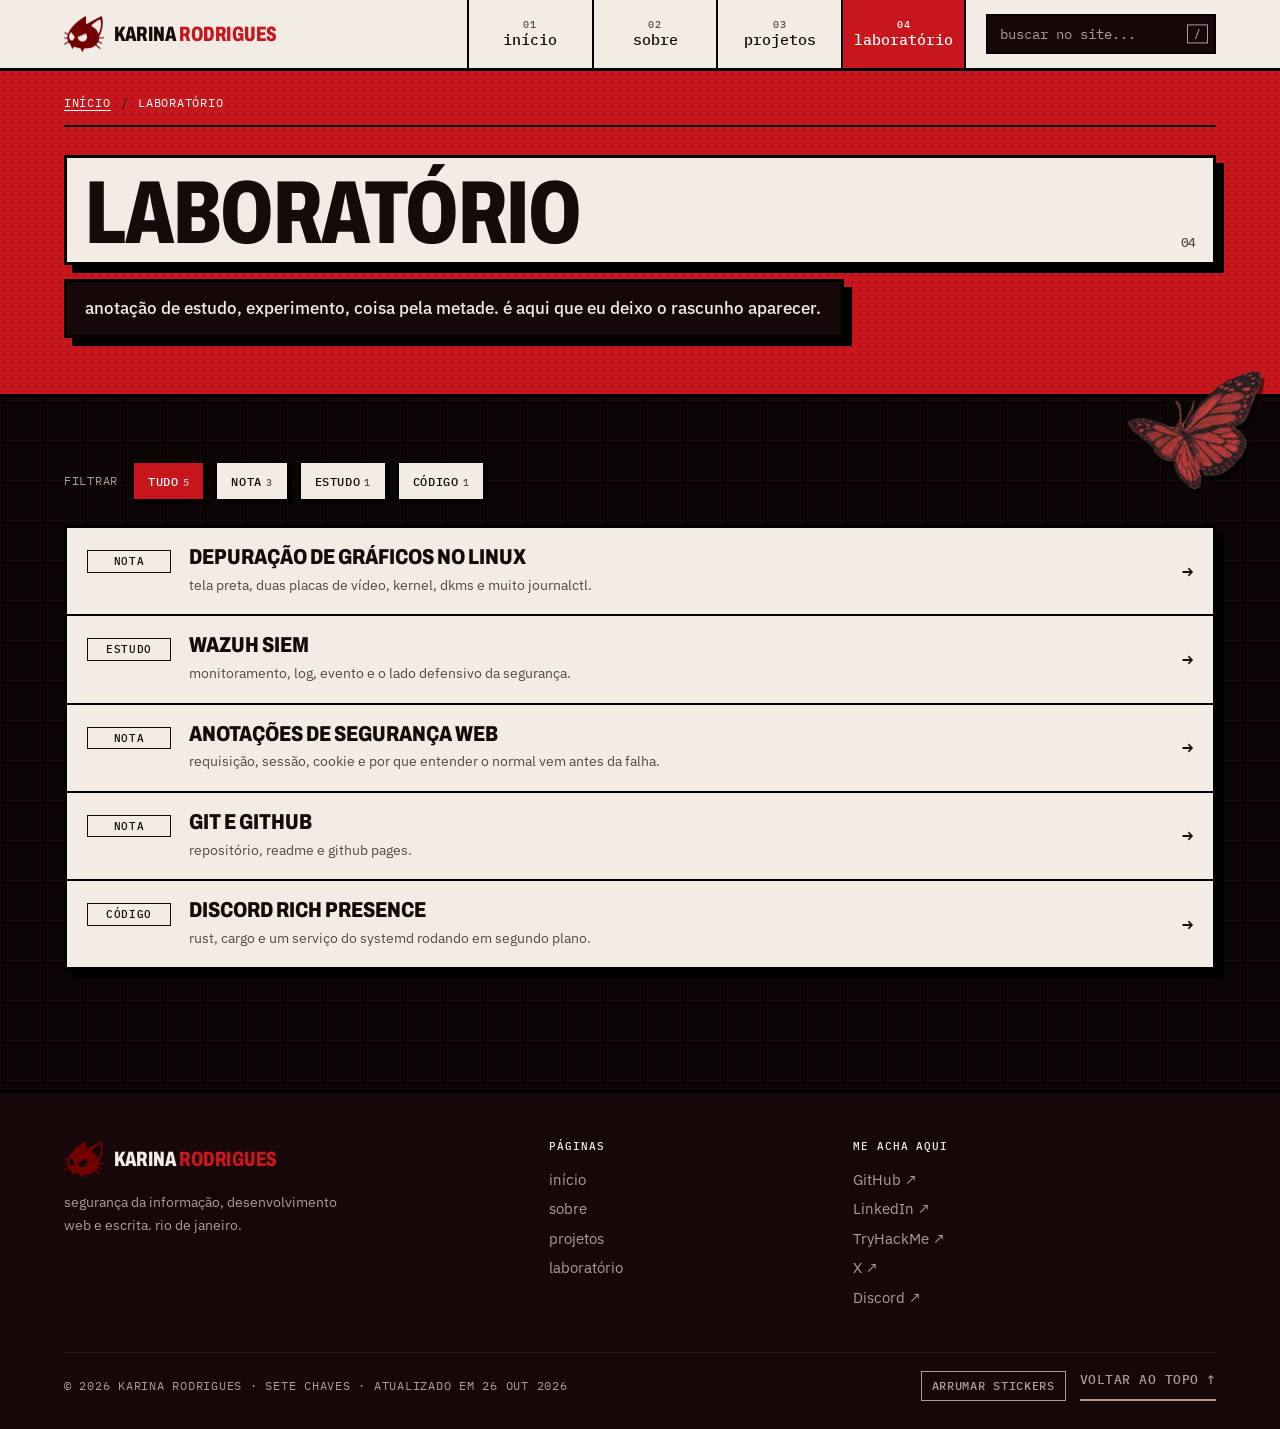
==== commit 4539539b: "Textos reescritos no meu jeito de escrever" ====
--- a/lab.html
+++ b/lab.html
@@ -15,7 +15,7 @@
 <link rel="preconnect" href="https://fonts.googleapis.com">
 <link rel="preconnect" href="https://fonts.gstatic.com" crossorigin>
 <link href="https://fonts.googleapis.com/css2?family=Archivo:wdth,wght@62..125,400..900&family=IBM+Plex+Mono:wght@400;500&family=IBM+Plex+Sans:ital,wght@0,400;0,500;0,600;0,700;1,400&family=Instrument+Serif:ital@1&family=Pixelify+Sans:wght@500&display=swap" rel="stylesheet">
-<link rel="stylesheet" href="style.css?v=5">
+<link rel="stylesheet" href="style.css?v=6">
 </head>
 <body data-root="">
 <a class="pular" href="#conteudo">pular pro conteúdo</a>
@@ -48,13 +48,13 @@
     <div class="wrap">
       <nav class="trilha mono" aria-label="Você está aqui"><ol><li><a href="index.html">início</a></li><li aria-current="page">laboratório</li></ol></nav>
       <h1 class="pag-titulo"><span>Laboratório</span><small aria-hidden="true">04</small></h1>
-      <p class="pag-lead">experimentos e notas de estudo. nem tudo aqui é projeto pronto, e a ideia é essa mesmo.</p>
+      <p class="pag-lead">anotação de estudo, experimento, coisa pela metade. é aqui que eu deixo o rascunho aparecer.</p>
     </div>
   </section>
 
   <section class="wrap pag-corpo">
     <div class="filtro" role="group" aria-label="Filtrar notas por tipo">
-      <span class="mono">filtrar:</span>
+      <span class="mono">filtrar</span>
       <button type="button" aria-pressed="true" data-filtro="">tudo<small>5</small></button><button type="button" aria-pressed="false" data-filtro="nota">nota<small>3</small></button><button type="button" aria-pressed="false" data-filtro="estudo">estudo<small>1</small></button><button type="button" aria-pressed="false" data-filtro="código">código<small>1</small></button>
     </div>
     <ul class="notas papel" data-lista-notas>
@@ -107,6 +107,6 @@
     </div>
   </div>
 </footer>
-<script src="script.js?v=5"></script>
+<script src="script.js?v=6"></script>
 </body>
 </html>
--- a/style.css
+++ b/style.css
@@ -296,7 +296,7 @@
 /* coluna da direita do hero: avatar + "estudando agora" */
 .hero-lado{display:grid;gap:44px;padding-top:6px}
 .avatar-wrap{position:relative;margin:14px 14px 0}
-.avatar-wrap .janela img{width:100%;height:auto;aspect-ratio:480/576;object-fit:cover}
+.avatar-wrap .janela img{width:100%;height:auto;aspect-ratio:1;object-fit:cover}
 .avatar-wrap figcaption{padding:8px 10px;font:500 .7rem var(--mono);letter-spacing:.05em;text-transform:uppercase;color:var(--texto-2);border-top:3px solid var(--linha)}
 .avatar-wrap .grito{position:absolute;left:-26px;top:38%;z-index:2}
 
